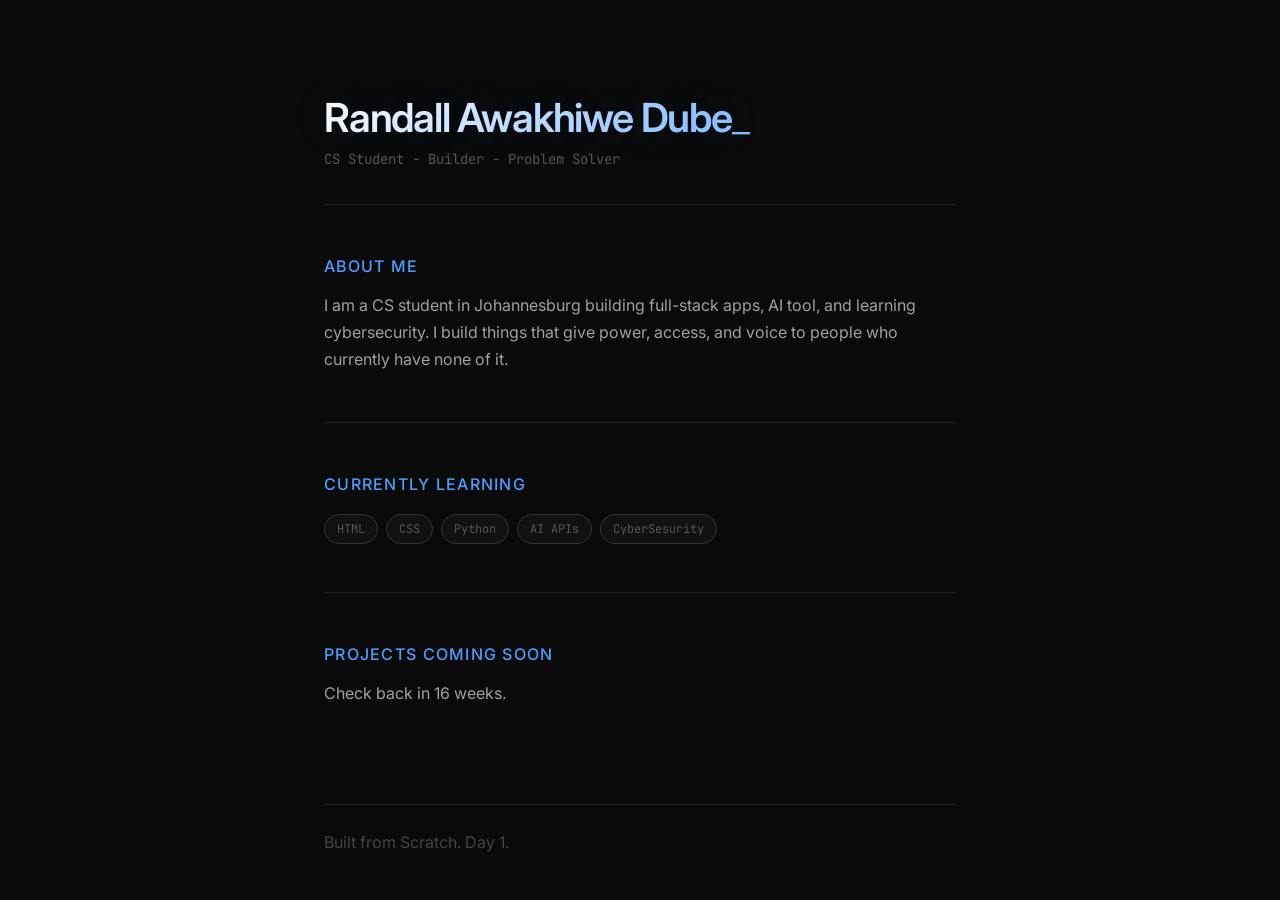
==== index.html @ 54a2dbda "Initial commit" ====
<!DOCTYPE html>
<html lang="en">
    <head>
        <meta charset="UTF-8">
        <meta name="viewport" content="width=device-width, initial-scale=1.0">
        <title>
            RAD-Developer
        </title>
        <link rel="stylesheet" href="style.css">
    </head>

<body>

    <header>
        <h1>Randall Awakhiwe Dube<span class="cursor">_</span></h1>
        <p class="tagline">CS Student - Builder - Problem Solver</p>
    </header>
    <main>
        <section class="about">
           <h2>About Me</h2>
           <p>
            I am a CS student in Johannesburg building full-stack apps, AI tool, and learning cybersecurity. I build things that give power, access, and voice to people who currently have none of it.
           </p>
        </section>
        <section>
            <h2>Currently Learning</h2>
            <div class="tags">
                
                <span class="tag">HTML</span>
                <span class="tag">CSS</span>
                <span class="tag">Python</span>
                <span class="tag">AI APIs</span>
                <span class="tag">CyberSesurity</span>

            </div>
        </section>
        <section class="projects">
            <h2>Projects coming soon</h2>
            <p class="project-msg">Check back in 16 weeks.
            </p>        
        </section>    
    </main>
    <footer>
        <p>Built from Scratch. Day 1.</p>
    </footer>
     <script src="script.js"></script>
</body>
</html>
---- style.css ----
@import url('https://fonts.googleapis.com/css2?family=Inter:wght@400;500;600&family=JetBrains+Mono:wght@400;500&display=swap');
*,*::before,*::after{
    margin: 0;
    padding: 0;
    box-sizing: border-box;
}
body {
    font-family: 'Inter', sans-serif;
    font-size: var(--text-base);
    background: var(--bg-base);
    color: var(--text-secondary);
    line-height: 1.7;
    max-width: 680px;
    margin: 0 auto;
    padding: var(--space-8) var(--space-6);
}
@media (max-width: 600px) {
    body {
        padding: var(--space-6) var(--space-4);
    }
}
:root {
  --bg-base:      #0a0a0a;
  --bg-surface:   #111111;
  --bg-hover:     #1a1a1a;
  --text-primary:   #f0f0f0;
  --text-secondary: #a0a0a0;
  --text-muted:     #555555;
  --accent:       #4a9eff;
  --accent-dim:   #1a3a6a;
  --border:       #1e1e1e;
  --border-hover: #333333;
}

body       { background: var(--bg-base); color: var(--text-secondary); }
h1, h2, h3 { color: var(--text-primary); }
a          { color: var(--accent); text-decoration: none; }
a:hover    { text-decoration: underline; }
code, .code-tag {
    font-family: 'JetBrains Mono', monospace;
}
:root {
    --text-xs: 0.75rem;
    --text-sm: 0.875rem;
    --text-base: 1rem;
    --text-lg: 1.125rem;
    --text-xl: 1.25rem;
    --text-2x1: 1.5rem;
    --text-4x1: 2.25rem;
}
h1 { font-size: var(--text-4xl); }
h2 { font-size: var(--text-xl); }
p  { font-size: var(--text-base); }

:root {
  --space-1:  0.25rem;
  --space-2:  0.5rem;
  --space-3:  0.75rem;
  --space-4:  1rem;
  --space-6:  1.5rem;
  --space-8:  2rem;
  --space-12: 3rem;
  --space-16: 4rem;
}
:root {
  --bg-base:      #0a0a0a;
  --bg-surface:   #111111;
  --bg-hover:     #1a1a1a;
  --text-primary:   #f0f0f0;
  --text-secondary: #a0a0a0;
  --text-muted:     #555555;
  --accent:       #4a9eff;
  --accent-dim:   #1a3a6a;
  --border:       #1e1e1e;
  --border-hover: #333333;
}

body       { background: var(--bg-base); color: var(--text-secondary); }
h1, h2, h3 { color: var(--text-primary); }
a          { color: var(--accent); text-decoration: none; }
a:hover    { text-decoration: underline; }


header {
    padding: var(--space-16) 0 var(--space-8);
    border-bottom: 1px solid var(--border);
    margin-bottom: var(--space-12);
}

h1 {
    font-size: var(--text-4xl);
    line-height: 1.1;
    font-size: 2.5rem;
    color: var(--text-primary);
    text-shadow: 0 0 40px rgba(74,158,255,0.15);
    letter-spacing: -0.03em;
    background: linear-gradient(135deg,#ffffff 0%,var(--accent) 100%);
    -webkit-text-fill-color: transparent;
    background-clip: text;
    font-weight: 600;
}
.tagline {
    color:var(--text-muted);
    font-size: var(--text-sm);
    margin-top: var(--space-2);
    font-family: 'JetBrains Mono',monospace;
}

h2 {
    font-size: 1rem;
    color: #4a9eff;
    text-transform: uppercase;
    letter-spacing: 0.08em;
    margin-bottom: .75rem;
    font-weight: 500;
}
section {
    margin-bottom: var(--space-12);
    padding-bottom: var(--space-12);
    border-bottom: 1px solid #1e1e1e;

}

section:last-child{
    border-bottom: none;
}


.tags{
    display: flex;
    flex-wrap: wrap;
    gap: .5rem;
    margin-top: var(--space-4);
}
.tag{
    font-family: 'JetBrains Mono', monospace;
    font-size: var(--text-xs);
    padding: .25rem .75rem;
    border-radius: 20px;
    border: 1px solid var(--border-hover);
    color: var(--text-muted);
    background: var(--bg-surface);
    transition: border-color .2s, color .2s;

}
.tag:hover{
    border-color: var(--accent);
    color: var(--text-primary);
    transform: translateX(4px);
}

footer {
    border-top: 1px solid #222;
    padding-top: 1.5rem;
    color: #444;
    font-size: .85rem;
}
@keyframes fadeUp {
    from {
        opacity: 0;
        transform: translateY(16px);
    }
    to {
        opacity: 1;
        transform: translateY(0);
    }
}
main {
    animation: fadeUp 0.5s ease forwards;
}
header {
    animation: fadeUp 0.4s ease forwards;
}
a, button, .tag {
    transition: color .2s ease,
                background .2s ease,
                border-color .2s ease, 
                transform .2s ease;
                
}
@keyframes blink {
    0%, 100% {opacity: 1;}
    50%      {opacity: 0;}
}
.cursor {
    color: var(--accent);
    animation: blink 1s step-end infinite;
    font-weight: 300;
}
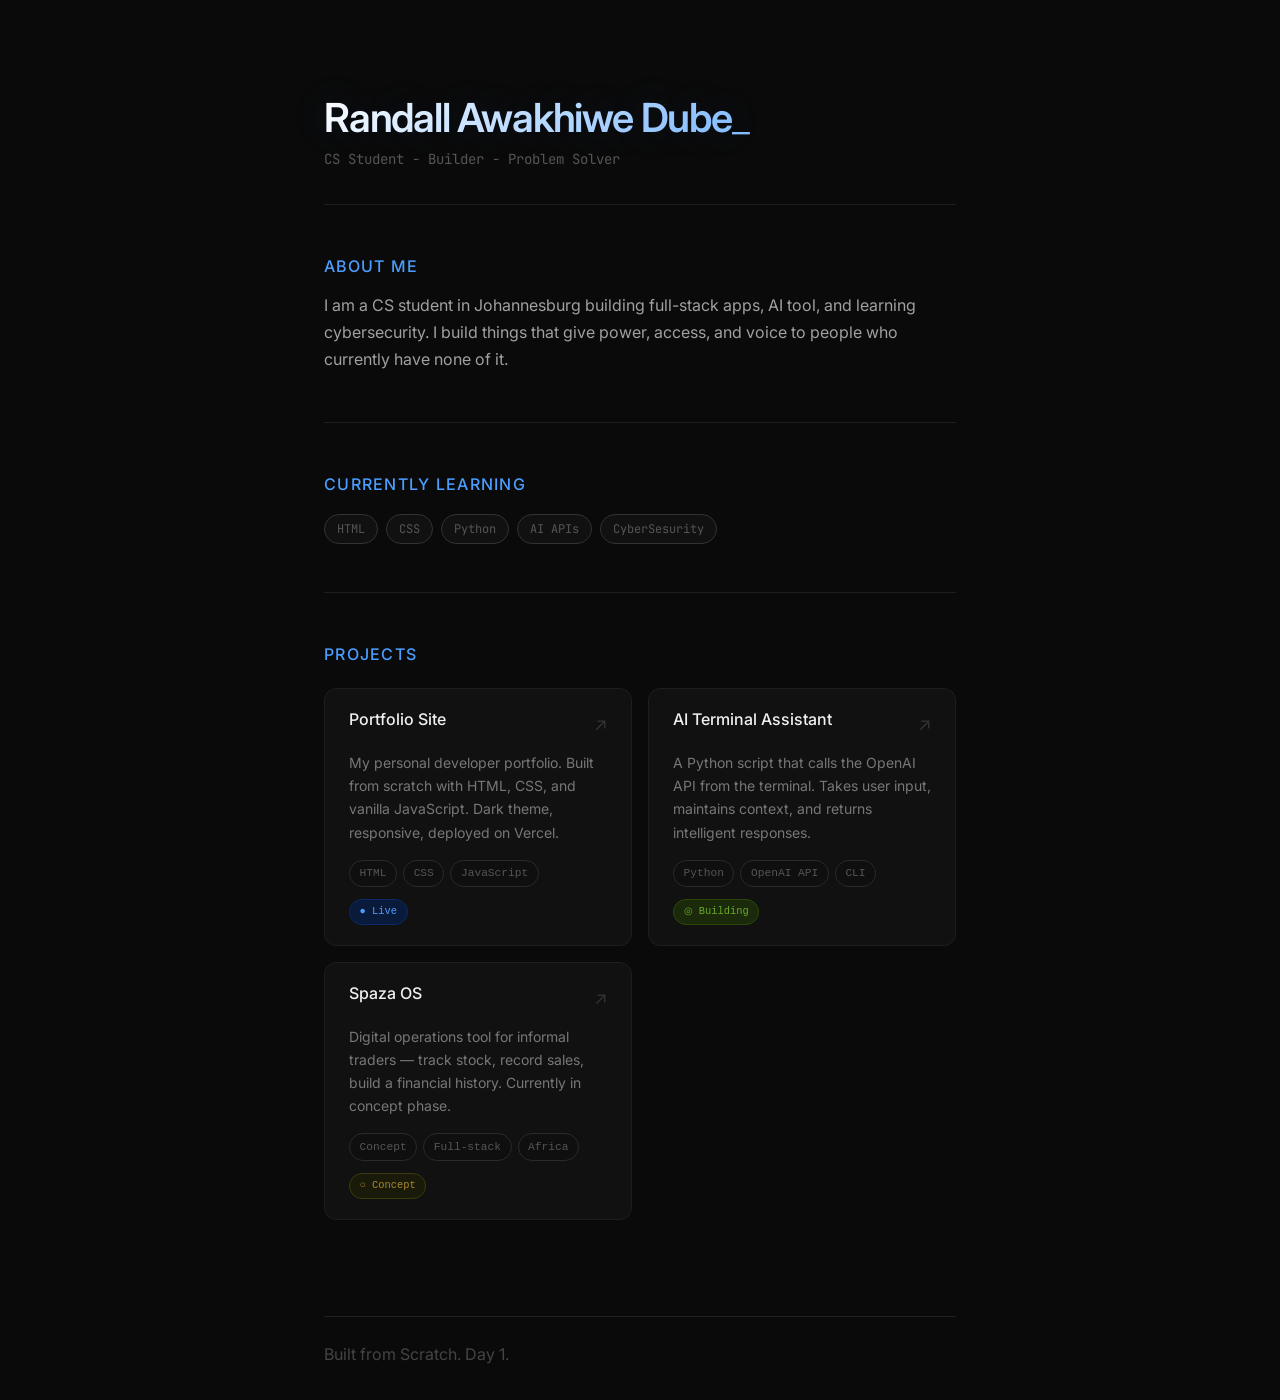
==== commit d6e046d9: "Updated" ====
--- a/index.html
+++ b/index.html
@@ -35,8 +35,10 @@
             </div>
         </section>
         <section class="projects">
-            <h2>Projects coming soon</h2>
-            <p class="project-msg">Check back in 16 weeks.
+            <h2>Projects</h2>
+            <div class = "projects-grid" id="projects-grid">
+                
+            </div>
             </p>        
         </section>    
     </main>
--- a/style.css
+++ b/style.css
@@ -186,4 +186,144 @@
     color: var(--accent);
     animation: blink 1s step-end infinite;
     font-weight: 300;
-}+}
+.projects-grid{
+    display: grid;
+    grid-template-columns: repeat(auto-fill,min max(280px,1fr));
+    gap: 1rem;
+    margin-top: 1.25rem;
+}
+.projects-card{
+    background: #111111;
+    border: 1px solid #1e1e1e;
+    border-radius: 12px;
+    padding: 1.25rem 1.5rem;
+    display: flex;
+    flex-direction: column;
+    gap: .75rem;
+    transition: border-color .2s ease, transform .2s ease;
+    text-decoration: none;
+    color: inherit;
+}
+.projects-card:hover {
+    display: flex;
+    align-items: flex-start;
+    justify-content: space-between;
+    gap: .75rem;
+}
+.card-title {
+    font-size: 1.1rem;
+    color: #f0f0f0;
+    font-weight: 500;
+    line-height: 1.3;
+}
+.card-arrow {
+    font-size: 1.1rem;
+    color: #333;
+    flex-shrink: 0;
+    transition: color .2s, transform .2s;
+}
+.projects-card:hover .card-arrow {
+    color: var(--accent);
+    transform: translate(2px,-2px);
+}
+
+.card-desc {
+    font-size: .875rem;
+    color: #777;
+    line-height: 1.65;
+    flex: 1;
+}
+
+.card-tags {
+  display: flex;
+  flex-wrap: wrap;
+  gap: .375rem;
+  margin-top: .25rem;
+}
+
+.card-tag {
+  font-size: .7rem;
+  font-family: 'JetBrains Mono', monospace;
+  padding: .2rem .6rem;
+  border-radius: 20px;
+  border: 1px solid #2a2a2a;
+  color: #555;
+  background: #0f0f0f;
+}
+
+/* Status badge */
+.card-status {
+  font-size: .65rem;
+  font-family: 'JetBrains Mono', monospace;
+  padding: .2rem .6rem;
+  border-radius: 20px;
+  align-self: flex-start;
+}
+
+.status-building {
+  background: #1a2a0a;
+  color: #6aaa2a;
+  border: 1px solid #2a4a0a;
+}
+
+.status-live {
+  background: #0a1a3a;
+  color: #4a9eff;
+  border: 1px solid #0a2a6a;
+}
+
+.status-concept {
+  background: #1a1a0a;
+  color: #aa8a2a;
+  border: 1px solid #3a3a0a;
+}
+.projects-grid {
+  display: grid;
+  grid-template-columns: repeat(auto-fill, minmax(280px, 1fr));
+  gap: 1rem;
+  margin-top: 1.25rem;
+}
+
+.project-card {
+  background: #111111;
+  border: 1px solid #1e1e1e;
+  border-radius: 12px;
+  padding: 1.25rem 1.5rem;
+  display: flex;
+  flex-direction: column;
+  gap: .75rem;
+  transition: border-color .2s ease, transform .2s ease;
+  text-decoration: none;
+  color: inherit;
+}
+
+.project-card:hover {
+  border-color: #4a9eff;
+  transform: translateY(-2px);
+}
+
+.card-header {
+  display: flex;
+  align-items: flex-start;
+  justify-content: space-between;
+  gap: .75rem;
+}
+
+.card-title { font-size: 1rem; font-weight: 500; color: #f0f0f0; }
+
+.card-arrow { font-size: 1.1rem; color: #333; flex-shrink: 0; transition: color .2s, transform .2s; }
+
+.project-card:hover .card-arrow { color: #4a9eff; transform: translate(2px, -2px); }
+
+.card-desc { font-size: .875rem; color: #777; line-height: 1.65; flex: 1; }
+
+.card-tags { display: flex; flex-wrap: wrap; gap: .375rem; margin-top: .25rem; }
+
+.card-tag { font-size: .7rem; font-family: monospace; padding: .2rem .6rem; border-radius: 20px; border: 1px solid #2a2a2a; color: #555; background: #0f0f0f; }
+
+.card-status { font-size: .65rem; font-family: monospace; padding: .2rem .6rem; border-radius: 20px; align-self: flex-start; }
+
+.status-building { background: #1a2a0a; color: #6aaa2a; border: 1px solid #2a4a0a; }
+.status-live { background: #0a1a3a; color: #4a9eff; border: 1px solid #0a2a6a; }
+.status-concept { background: #1a1a0a; color: #aa8a2a; border: 1px solid #3a3a0a; }
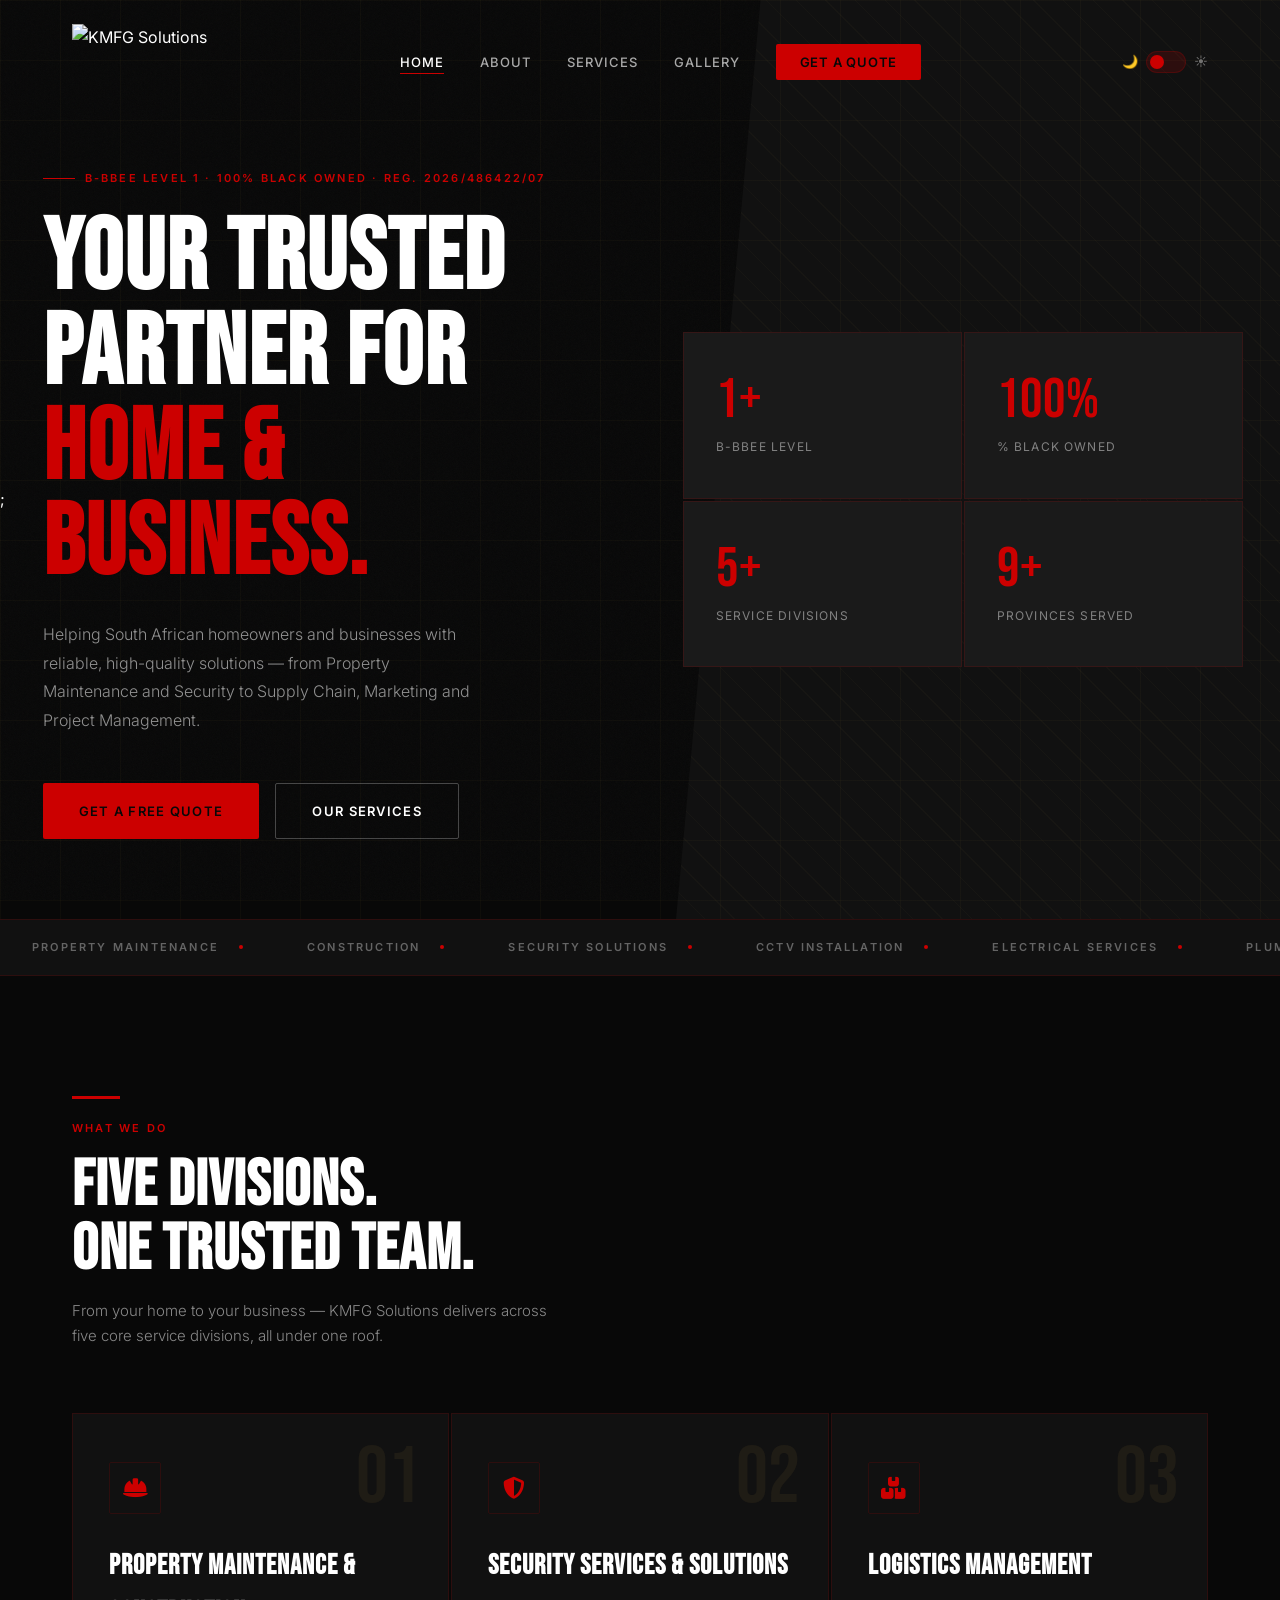
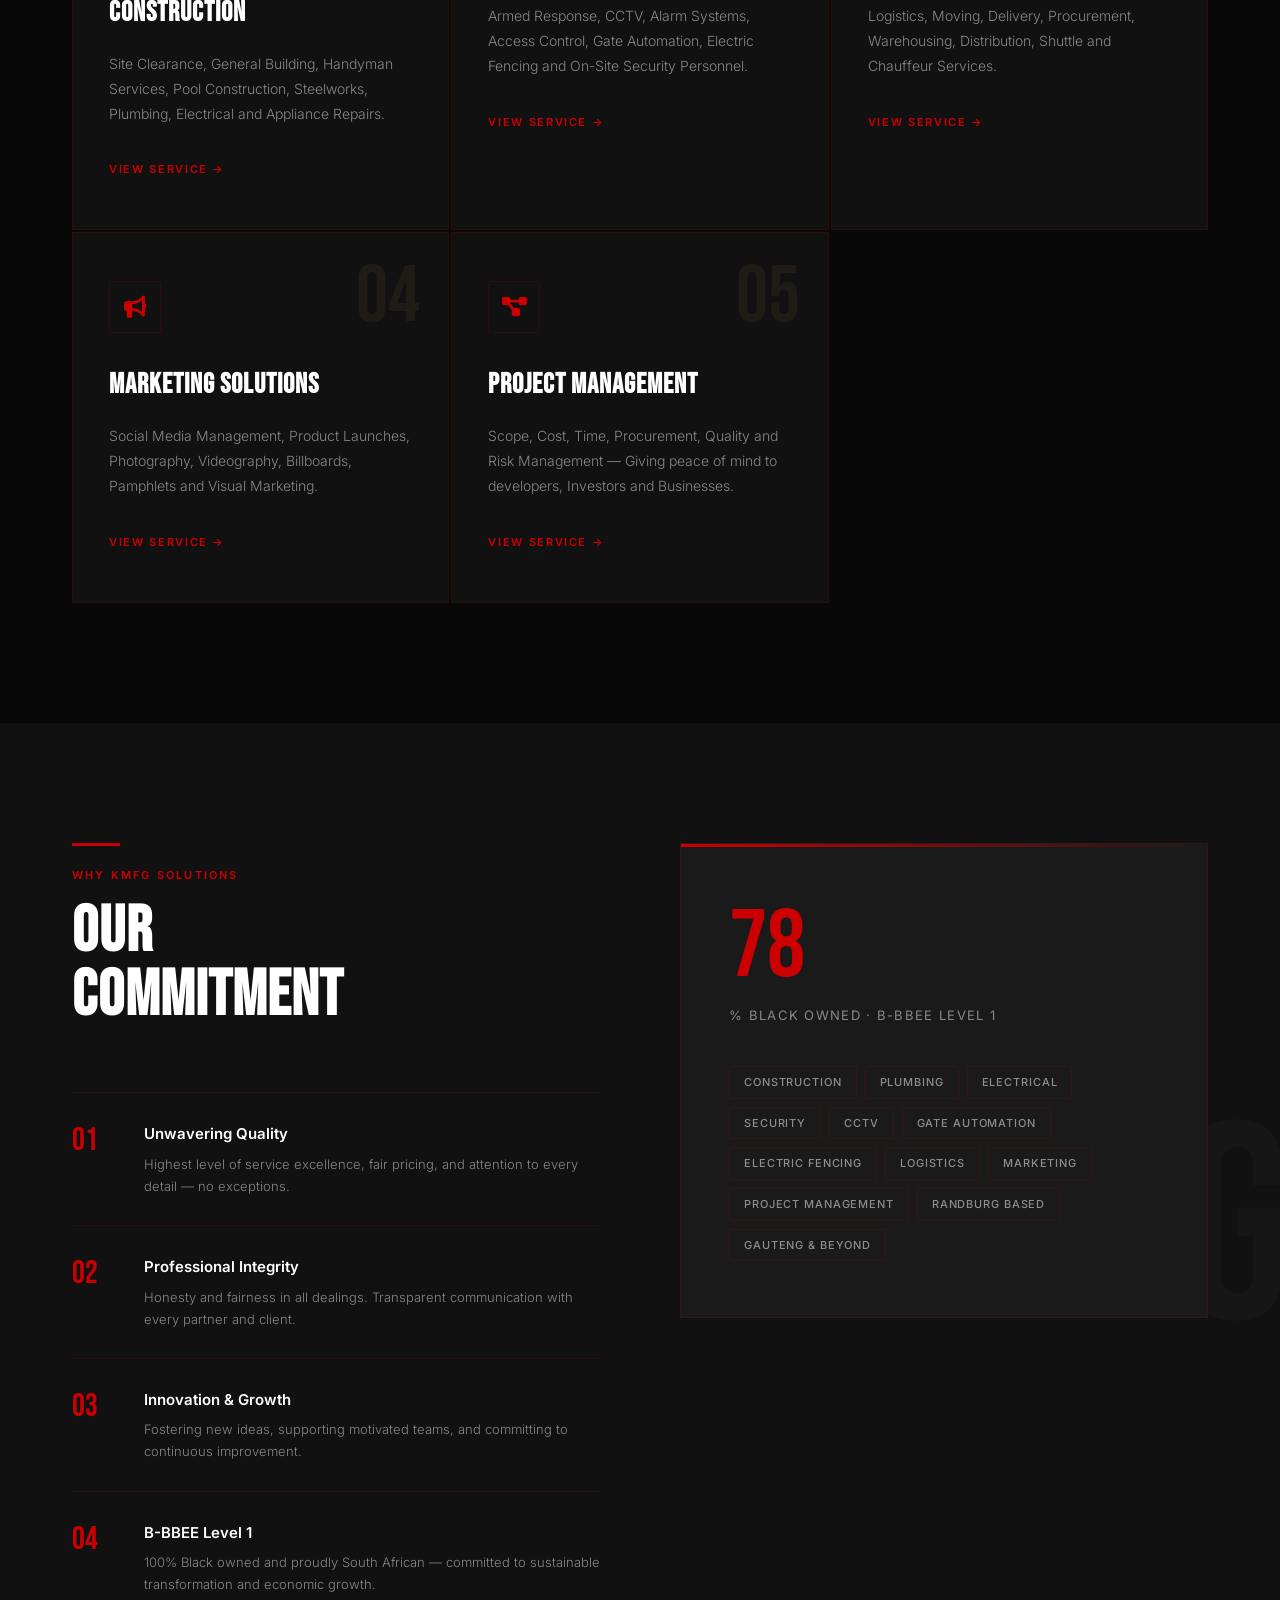
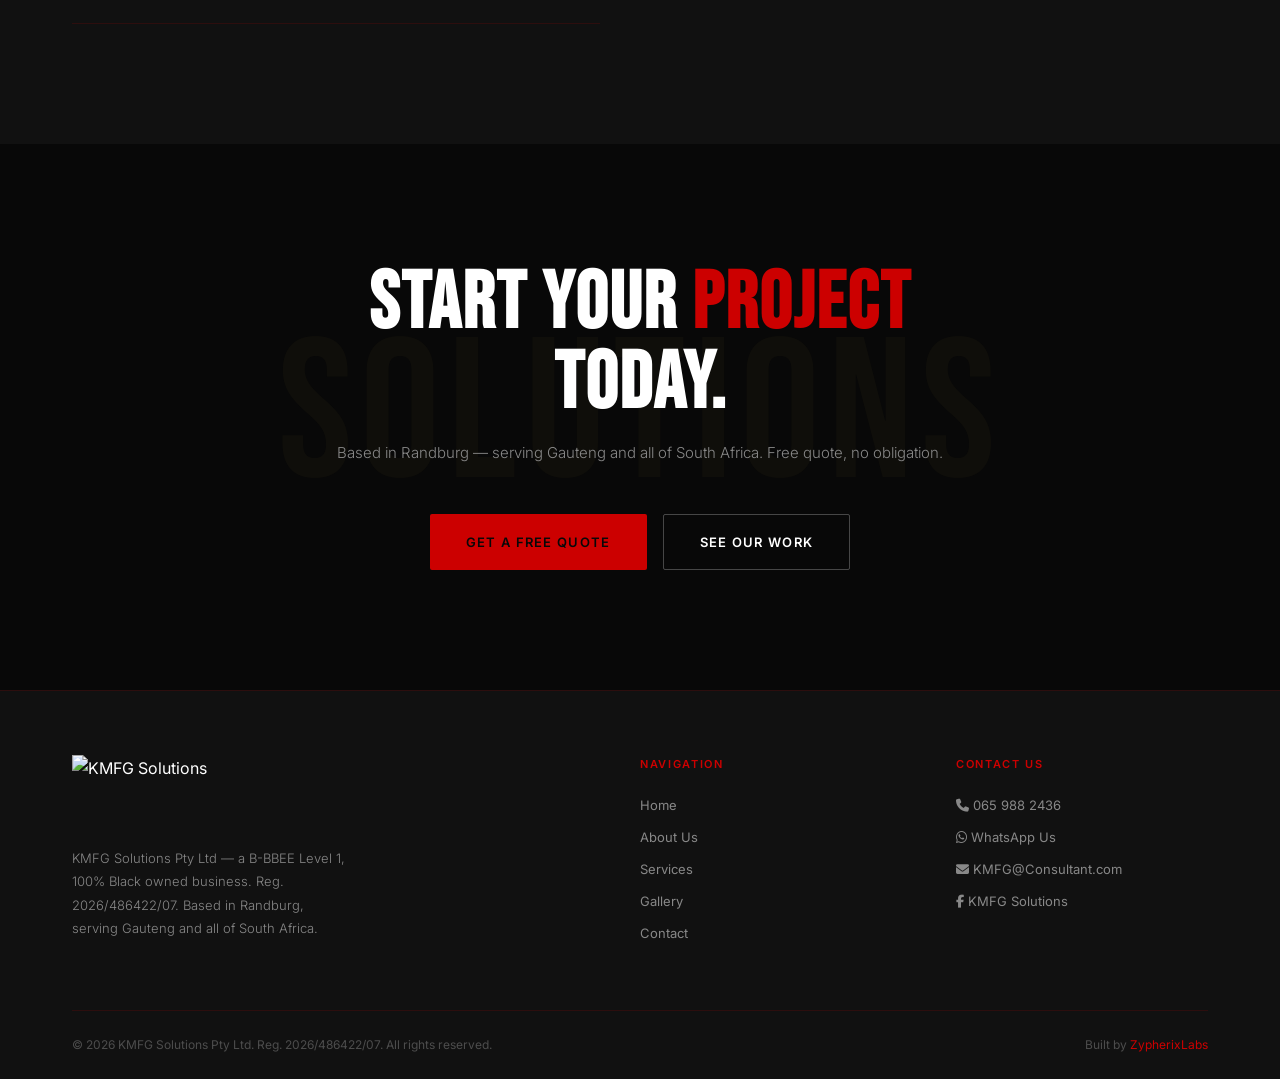
==== commit 297fa338: "Add files via upload" ====
--- a/index.html
+++ b/index.html
@@ -1,50 +1,270 @@
 <!DOCTYPE html>
 <html lang="en">
-    <head>
-        <meta charset="UTF-8">
-        <meta name="viewport" content="width=device-width, initial-scale=1.0">
-        <title>
-            RAD-Developer
-        </title>
-        <link rel="stylesheet" href="style.css">
-    </head>
-
+<head>
+  <meta charset="UTF-8" />
+  <meta name="viewport" content="width=device-width, initial-scale=1.0" />
+  <title>KMFG Solutions | Your Trusted Partner for Home & Business Solutions</title>
+  <meta name="description" content="KMFG Solutions — a B-BBEE Level 1, 100% Black owned business delivering property maintenance, security, supply chain, marketing and project management across South Africa." />
+  <link rel="icon" type="image/svg+xml" href="assets/icons/favicon.svg" />
+  <link rel="preconnect" href="https://fonts.googleapis.com" />
+  <link rel="preconnect" href="https://fonts.gstatic.com" crossorigin />
+  <link href="https://fonts.googleapis.com/css2?family=Bebas+Neue&family=Inter:wght@300;400;500;600&display=swap" rel="stylesheet" />
+  <link rel="stylesheet" href="css/styles.css" />
+  <link rel="stylesheet" href="css/nav.css" />
+  <link rel="stylesheet" href="logo-theme.css" />
+  <link rel="stylesheet" href="https://cdnjs.cloudflare.com/ajax/libs/font-awesome/6.5.0/css/all.min.css" />
+</head>
 <body>
 
-    <header>
-        <h1>Randall Awakhiwe Dube<span class="cursor">_</span></h1>
-        <p class="tagline">CS Student - Builder - Problem Solver</p>
-    </header>
-    <main>
-        <section class="about">
-           <h2>About Me</h2>
-           <p>
-            I am a CS student in Johannesburg building full-stack apps, AI tool, and learning cybersecurity. I build things that give power, access, and voice to people who currently have none of it.
-           </p>
-        </section>
-        <section>
-            <h2>Currently Learning</h2>
-            <div class="tags">
-                
-                <span class="tag">HTML</span>
-                <span class="tag">CSS</span>
-                <span class="tag">Python</span>
-                <span class="tag">AI APIs</span>
-                <span class="tag">CyberSesurity</span>
-
-            </div>
-        </section>
-        <section class="projects">
-            <h2>Projects</h2>
-            <div class = "projects-grid" id="projects-grid">
-                
-            </div>
-            </p>        
-        </section>    
-    </main>
-    <footer>
-        <p>Built from Scratch. Day 1.</p>
-    </footer>
-     <script src="script.js"></script>
+  <!-- NAV -->
+  <nav class="nav" id="nav">
+    <div class="container nav-inner">
+      <a href="index.html" class="logo-link">
+        <img src="assets/images/logo.png" alt="KMFG Solutions" class="logo-img">
+      </a>
+      <ul class="nav-links" id="navLinks">
+        <li><a href="index.html" class="active">Home</a></li>
+        <li><a href="about.html">About</a></li>
+        <li><a href="services.html">Services</a></li>
+        <li><a href="gallery.html">Gallery</a></li>
+        <li><a href="contact.html" class="nav-cta">Get a Quote</a></li>
+      </ul>
+      <button class="hamburger" id="hamburger" aria-label="Toggle menu">
+        <span></span><span></span><span></span>
+      </button>
+    </div>
+  </nav>
+
+  <!-- HERO -->
+  <section class="hero">
+    <div class="hero-diagonal"></div>;
+    <div class="container hero-inner">
+      <div class="hero-content">
+        <p class="hero-tag">B-BBEE Level 1 · 100% Black Owned · Reg. 2026/486422/07</p>
+        <h1>YOUR TRUSTED<br>PARTNER FOR<br><em>HOME & BUSINESS.</em></h1>
+        <p class="hero-sub">Helping South African homeowners and businesses with reliable, high-quality solutions — from Property Maintenance and Security to Supply Chain, Marketing and Project Management.</p>
+        <div class="hero-btns">
+          <a href="contact.html" class="btn btn-gold">Get a Free Quote</a>
+          <a href="services.html" class="btn btn-ghost">Our Services</a>
+        </div>
+      </div>
+      <div class="hero-stats reveal delay-2">
+        <div class="stats-grid">
+          <div class="stat-box">
+            <div class="stat-num" data-count="1">0</div>
+            <div class="stat-label">B-BBEE Level</div>
+          </div>
+          <div class="stat-box">
+            <div class="stat-num" data-count="100">0</div>
+            <div class="stat-label">% Black Owned</div>
+          </div>
+          <div class="stat-box">
+            <div class="stat-num" data-count="5">0</div>
+            <div class="stat-label">Service Divisions</div>
+          </div>
+          <div class="stat-box">
+            <div class="stat-num" data-count="9">0</div>
+            <div class="stat-label">Provinces Served</div>
+          </div>
+        </div>
+      </div>
+    </div>
+  </section>
+
+  <!-- MARQUEE -->
+  <div class="marquee-section">
+    <div class="marquee-track">
+      <span class="marquee-item">Property Maintenance <span class="marquee-dot"></span></span>
+      <span class="marquee-item">Construction <span class="marquee-dot"></span></span>
+      <span class="marquee-item">Security Solutions <span class="marquee-dot"></span></span>
+      <span class="marquee-item">CCTV Installation <span class="marquee-dot"></span></span>
+      <span class="marquee-item">Electrical Services <span class="marquee-dot"></span></span>
+      <span class="marquee-item">Plumbing <span class="marquee-dot"></span></span>
+      <span class="marquee-item">Logistics<span class="marquee-dot"></span></span>
+      <span class="marquee-item">Project Management <span class="marquee-dot"></span></span>
+      <span class="marquee-item">Marketing Solutions <span class="marquee-dot"></span></span>
+      <span class="marquee-item">Gate Automation <span class="marquee-dot"></span></span>
+      <span class="marquee-item">Electric Fencing <span class="marquee-dot"></span></span>
+      <span class="marquee-item">B-BBEE Level 1 <span class="marquee-dot"></span></span>
+      <span class="marquee-item">Property Maintenance <span class="marquee-dot"></span></span>
+      <span class="marquee-item">Construction <span class="marquee-dot"></span></span>
+      <span class="marquee-item">Security Solutions <span class="marquee-dot"></span></span>
+      <span class="marquee-item">CCTV Installation <span class="marquee-dot"></span></span>
+      <span class="marquee-item">Electrical Services <span class="marquee-dot"></span></span>
+      <span class="marquee-item">Plumbing <span class="marquee-dot"></span></span>
+      <span class="marquee-item">Supply Chain <span class="marquee-dot"></span></span>
+      <span class="marquee-item">Project Management <span class="marquee-dot"></span></span>
+      <span class="marquee-item">Marketing Solutions <span class="marquee-dot"></span></span>
+      <span class="marquee-item">Gate Automation <span class="marquee-dot"></span></span>
+      <span class="marquee-item">Electric Fencing <span class="marquee-dot"></span></span>
+      <span class="marquee-item">B-BBEE Level 1 <span class="marquee-dot"></span></span>
+    </div>
+  </div>
+
+  <!-- SERVICES SNAPSHOT -->
+  <section class="services">
+    <div class="container">
+      <div class="section-head reveal">
+        <div class="gold-line"></div>
+        <p class="section-label">What We Do</p>
+        <h2 class="section-title">FIVE DIVISIONS.<br>ONE TRUSTED TEAM.</h2>
+        <p class="section-body">From your home to your business — KMFG Solutions delivers across five core service divisions, all under one roof.</p>
+      </div>
+      <div class="services-grid">
+        <div class="svc-card reveal delay-1">
+          <div class="svc-num">01</div>
+          <div class="svc-icon"><i class="fa-solid fa-helmet-safety"></i></div>
+          <h3>PROPERTY MAINTENANCE & CONSTRUCTION</h3>
+          <p>Site Clearance, General Building, Handyman Services, Pool Construction, Steelworks, Plumbing, Electrical and Appliance Repairs.</p>
+          <a href="services.html" class="svc-link">View Service →</a>
+        </div>
+        <div class="svc-card reveal delay-2">
+          <div class="svc-num">02</div>
+          <div class="svc-icon"><i class="fa-solid fa-shield-halved"></i></div>
+          <h3>SECURITY SERVICES & SOLUTIONS</h3>
+          <p>Armed Response, CCTV, Alarm Systems, Access Control, Gate Automation, Electric Fencing and On-Site Security Personnel.</p>
+          <a href="services.html" class="svc-link">View Service →</a>
+        </div>
+        <div class="svc-card reveal delay-3">
+          <div class="svc-num">03</div>
+         <div class="svc-icon"><i class="fa-solid fa-boxes-stacked"></i></div>
+          <h3>LOGISTICS MANAGEMENT</h3>
+          <p>Logistics, Moving, Delivery, Procurement, Warehousing, Distribution, Shuttle and Chauffeur Services.</p>
+          <a href="services.html" class="svc-link">View Service →</a>
+        </div>
+        <div class="svc-card reveal delay-2">
+          <div class="svc-num">04</div>
+         <div class="svc-icon"><i class="fa-solid fa-bullhorn"></i></div>
+          <h3>MARKETING SOLUTIONS</h3>
+          <p>Social Media Management, Product Launches, Photography, Videography, Billboards, Pamphlets and Visual Marketing.</p>
+          <a href="services.html" class="svc-link">View Service →</a>
+        </div>
+        <div class="svc-card reveal delay-3">
+          <div class="svc-num">05</div>
+          <div class="svc-icon"><i class="fa-solid fa-diagram-project"></i></div>
+          <h3>PROJECT MANAGEMENT</h3>
+          <p>Scope, Cost, Time, Procurement, Quality and Risk Management — Giving peace of mind to developers, Investors and Businesses.</p>
+          <a href="services.html" class="svc-link">View Service →</a>
+        </div>
+      </div>
+    </div>
+  </section>
+
+  <!-- WHY KMFG -->
+  <section class="why">
+    <div class="container why-inner">
+      <div>
+        <div class="section-head reveal">
+          <div class="gold-line"></div>
+          <p class="section-label">Why KMFG Solutions</p>
+          <h2 class="section-title">OUR<br>COMMITMENT</h2>
+        </div>
+        <div class="why-list">
+          <div class="why-item reveal delay-1">
+            <div class="why-idx">01</div>
+            <div>
+              <h4>Unwavering Quality</h4>
+              <p>Highest level of service excellence, fair pricing, and attention to every detail — no exceptions.</p>
+            </div>
+          </div>
+          <div class="why-item reveal delay-2">
+            <div class="why-idx">02</div>
+            <div>
+              <h4>Professional Integrity</h4>
+              <p>Honesty and fairness in all dealings. Transparent communication with every partner and client.</p>
+            </div>
+          </div>
+          <div class="why-item reveal delay-3">
+            <div class="why-idx">03</div>
+            <div>
+              <h4>Innovation & Growth</h4>
+              <p>Fostering new ideas, supporting motivated teams, and committing to continuous improvement.</p>
+            </div>
+          </div>
+          <div class="why-item reveal delay-4">
+            <div class="why-idx">04</div>
+            <div>
+              <h4>B-BBEE Level 1</h4>
+              <p>100% Black owned and proudly South African — committed to sustainable transformation and economic growth.</p>
+            </div>
+          </div>
+        </div>
+      </div>
+      <div class="why-visual reveal-left delay-2">
+        <div class="why-box">
+          <div class="why-big-num" data-count="100">0</div>
+          <div class="why-big-label">% Black Owned · B-BBEE Level 1</div>
+          <div class="why-tags">
+            <span class="tag">Construction</span>
+            <span class="tag">Plumbing</span>
+            <span class="tag">Electrical</span>
+            <span class="tag">Security</span>
+            <span class="tag">CCTV</span>
+            <span class="tag">Gate Automation</span>
+            <span class="tag">Electric Fencing</span>
+            <span class="tag">Logistics</span>
+            <span class="tag">Marketing</span>
+            <span class="tag">Project Management</span>
+            <span class="tag">Randburg Based</span>
+            <span class="tag">Gauteng & Beyond</span>
+          </div>
+        </div>
+      </div>
+    </div>
+  </section>
+
+  <!-- CTA -->
+  <section class="cta-section">
+    <div class="cta-bg-text">SOLUTIONS</div>
+    <div class="container">
+      <div class="cta-inner reveal">
+        <h2>START YOUR <span>PROJECT</span><br>TODAY.</h2>
+        <p>Based in Randburg — serving Gauteng and all of South Africa. Free quote, no obligation.</p>
+        <div class="cta-btns">
+          <a href="contact.html" class="btn btn-gold">Get a Free Quote</a>
+          <a href="gallery.html" class="btn btn-ghost">See Our Work</a>
+        </div>
+      </div>
+    </div>
+  </section>
+
+  <!-- FOOTER -->
+  <footer class="footer">
+    <div class="container">
+      <div class="footer-inner">
+        <div class="footer-brand">
+          <a href="index.html" class="logo-link">
+            <img src="assets/images/logo.png" alt="KMFG Solutions" class="logo-img logo-img-footer">
+          </a>
+          <p>KMFG Solutions Pty Ltd — a B-BBEE Level 1, 100% Black owned business. Reg. 2026/486422/07. Based in Randburg, serving Gauteng and all of South Africa.</p>
+        </div>
+        <div class="footer-col">
+          <h5>Navigation</h5>
+          <a href="index.html">Home</a>
+          <a href="about.html">About Us</a>
+          <a href="services.html">Services</a>
+          <a href="gallery.html">Gallery</a>
+          <a href="contact.html">Contact</a>
+        </div>
+        <div class="footer-col">
+          <h5>Contact Us</h5>
+          <a href="tel:0659882436"><i class="fa-solid fa-phone"></i> 065 988 2436</a>
+          <a href="https://wa.me/27659882436" target="_blank"><i class="fa-brands fa-whatsapp"></i> WhatsApp Us</a>
+          <a href="mailto:khulumlambofamilygroup@gmail.com"><i class="fa-solid fa-envelope"></i> KMFG@Consultant.com</a>
+          <a href="https://www.facebook.com/share/18n5E9DChx/" target="_blank"><i class="fa-brands fa-facebook-f"></i> KMFG Solutions</a>
+        </div>
+      </div>
+      <div class="footer-bottom">
+        <p>&copy; 2026 KMFG Solutions Pty Ltd. Reg. 2026/486422/07. All rights reserved.</p>
+        <p class="footer-credit">Built by <span>ZypherixLabs</span></p>
+      </div>
+    </div>
+  </footer>
+
+  <script src="js/main.js"></script>
+  <script src="Zypherix-lock.js"></script>
+  <script src="countdown.js"></script>
+  <script src="loader.js"></SCRIPT>
+    <script src="theme.js"></script>
 </body>
 </html>
--- a/css/styles.css
+++ b/css/styles.css
@@ -0,0 +1,1090 @@
+/* ── TOKENS ─────────────────────────────────────────── */
+/* ── DARK MODE (default) ─────────────────────────────── */
+:root {
+  --black:       #080808;
+  --black-2:     #111111;
+  --black-3:     #1A1A1A;
+  --gold:        #CC0000;
+  --gold-light:  #E53333;
+  --gold-pale:   #FFE5E5;
+  --white:       #FFFFFF;
+  --grey:        #888888;
+  --border:      rgba(204,0,0,0.15);
+  --font-display:'Bebas Neue', sans-serif;
+  --font-body:   'Inter', sans-serif;
+  --ease:        cubic-bezier(0.16,1,0.3,1);
+
+  /* Semantic tokens — dark */
+  --bg-primary:    #080808;
+  --bg-secondary:  #111111;
+  --bg-tertiary:   #1A1A1A;
+  --text-primary:  #FFFFFF;
+  --text-secondary:#888888;
+  --surface:       #111111;
+  --surface-2:     #1A1A1A;
+  --line:          rgba(204,0,0,0.15);
+}
+
+/* ── LIGHT MODE ──────────────────────────────────────── */
+body.light-mode {
+  --black:       #F5F5F5;
+  --black-2:     #EBEBEB;
+  --black-3:     #E0E0E0;
+  --white:       #0A0A0A;
+  --grey:        #555555;
+  --border:      rgba(204,0,0,0.2);
+
+  --bg-primary:    #F5F5F5;
+  --bg-secondary:  #EBEBEB;
+  --bg-tertiary:   #E0E0E0;
+  --text-primary:  #0A0A0A;
+  --text-secondary:#555555;
+  --surface:       #EBEBEB;
+  --surface-2:     #E0E0E0;
+  --line:          rgba(204,0,0,0.2);
+}
+/* ── RESET ──────────────────────────────────────────── */
+*, *::before, *::after { box-sizing: border-box; margin: 0; padding: 0; }
+html { scroll-behavior: smooth; font-size: 16px; }
+body { background: var(--black); color: var(--white); font-family: var(--font-body); line-height: 1.7; overflow-x: hidden; }
+img  { max-width: 100%; display: block; }
+a    { text-decoration: none; color: inherit; }
+ul   { list-style: none; }
+
+/* ── GRAIN OVERLAY ──────────────────────────────────── */
+body::before {
+  content: '';
+  position: fixed; inset: 0; z-index: 0; pointer-events: none;
+  opacity: 0.03;
+  background-image: url("data:image/svg+xml,%3Csvg viewBox='0 0 256 256' xmlns='http://www.w3.org/2000/svg'%3E%3Cfilter id='noise'%3E%3CfeTurbulence type='fractalNoise' baseFrequency='0.9' numOctaves='4' stitchTiles='stitch'/%3E%3C/filter%3E%3Crect width='100%25' height='100%25' filter='url(%23noise)'/%3E%3C/svg%3E");
+  background-size: 128px;
+}
+
+/* ── UTILITIES ──────────────────────────────────────── */
+.container { max-width: 1200px; margin: 0 auto; padding: 0 32px; position: relative; z-index: 1; }
+.gold      { color: var(--gold); }
+.gold-line { width: 48px; height: 3px; background: var(--gold); margin-bottom: 20px; }
+
+/* ── REVEAL ANIMATION ───────────────────────────────── */
+.reveal { opacity: 0; transform: translateY(40px); transition: opacity 0.8s var(--ease), transform 0.8s var(--ease); }
+.reveal.visible { opacity: 1; transform: translateY(0); }
+.reveal-left  { opacity: 0; transform: translateX(-40px); transition: opacity 0.8s var(--ease), transform 0.8s var(--ease); }
+.reveal-left.visible  { opacity: 1; transform: translateX(0); }
+.delay-1 { transition-delay: 0.1s; }
+.delay-2 { transition-delay: 0.2s; }
+.delay-3 { transition-delay: 0.3s; }
+.delay-4 { transition-delay: 0.4s; }
+
+/* ── HERO ───────────────────────────────────────────── */
+.hero {
+  min-height: 100vh;
+  display: flex; align-items: center;
+  position: relative; overflow: hidden;
+  padding-top: 80px;
+}
+.hero::after {
+  content: '';
+  position: absolute; inset: 0; z-index: 0; pointer-events: none;
+  background-image:
+    linear-gradient(rgba(201,168,76,0.04) 1px, transparent 1px),
+    linear-gradient(90deg, rgba(201,168,76,0.04) 1px, transparent 1px);
+  background-size: 60px 60px;
+}
+.hero-diagonal {
+  position: absolute; right: -100px; top: 0; bottom: 0;
+  width: 55%; background: var(--black-2);
+  clip-path: polygon(12% 0, 100% 0, 100% 100%, 0% 100%);
+  z-index: 0;
+}
+.hero-diagonal::before {
+  content: '';
+  position: absolute; inset: 0;
+  background: repeating-linear-gradient(
+    45deg,
+    transparent, transparent 20px,
+    rgba(201,168,76,0.03) 20px, rgba(201,168,76,0.03) 21px
+  );
+}
+.hero-inner { display: grid; grid-template-columns: 1fr 1fr; gap: 80px; align-items: center; width: 100%; padding: 80px 0; }
+.hero-content { position: relative; z-index: 1; }
+.hero-tag {
+  display: inline-flex; align-items: center; gap: 10px;
+  font-size: 11px; font-weight: 600; letter-spacing: 0.2em; text-transform: uppercase;
+  color: var(--gold); margin-bottom: 24px;
+}
+.hero-tag::before { content: ''; width: 32px; height: 1px; background: var(--gold); }
+.hero h1 {
+  font-family: var(--font-display);
+  font-size: clamp(64px, 8vw, 100px);
+  line-height: 0.95; letter-spacing: 2px;
+  color: var(--white); margin-bottom: 28px;
+}
+.hero h1 em { color: var(--gold); font-style: normal; }
+.hero-sub {
+  font-size: 16px; color: rgba(255,255,255,0.55);
+  max-width: 440px; line-height: 1.8; margin-bottom: 48px;
+  font-weight: 300;
+}
+.hero-btns { display: flex; gap: 16px; flex-wrap: wrap; }
+.btn {
+  display: inline-flex; align-items: center; gap: 8px;
+  padding: 16px 36px; font-size: 13px; font-weight: 600;
+  letter-spacing: 0.1em; text-transform: uppercase;
+  border-radius: 2px; cursor: pointer; border: none;
+  transition: all 0.3s var(--ease);
+}
+.btn-gold { background: var(--gold); color: var(--black); }
+.btn-gold:hover { background: var(--gold-light); transform: translateY(-2px); }
+.btn-ghost { background: transparent; color: var(--white); border: 1px solid rgba(255,255,255,0.25); }
+.btn-ghost:hover { border-color: var(--gold); color: var(--gold); transform: translateY(-2px); }
+.hero-stats { position: relative; z-index: 1; }
+.stats-grid { display: grid; grid-template-columns: 1fr 1fr; gap: 2px; }
+.stat-box {
+  background: var(--black-3); border: 1px solid var(--border);
+  padding: 40px 32px; position: relative; overflow: hidden;
+  transition: border-color 0.3s;
+}
+.stat-box:hover { border-color: rgba(201,168,76,0.4); }
+.stat-box::before {
+  content: ''; position: absolute; top: 0; left: 0;
+  width: 3px; height: 0; background: var(--gold);
+  transition: height 0.5s var(--ease);
+}
+.stat-box:hover::before { height: 100%; }
+.stat-num {
+  font-family: var(--font-display);
+  font-size: 56px; line-height: 1; color: var(--gold);
+  letter-spacing: 1px;
+}
+.stat-label { font-size: 12px; color: rgba(255,255,255,0.45); letter-spacing: 0.1em; text-transform: uppercase; margin-top: 8px; }
+
+/* ── MARQUEE ────────────────────────────────────────── */
+.marquee-section {
+  border-top: 1px solid var(--border);
+  border-bottom: 1px solid var(--border);
+  padding: 18px 0; overflow: hidden;
+  background: var(--black-2);
+}
+.marquee-track {
+  display: flex; white-space: nowrap;
+  animation: marquee 20s linear infinite;
+}
+.marquee-item {
+  display: inline-flex; align-items: center; gap: 20px;
+  padding: 0 32px; font-size: 11px; font-weight: 600;
+  letter-spacing: 0.2em; text-transform: uppercase;
+  color: rgba(255,255,255,0.35);
+}
+.marquee-dot { width: 4px; height: 4px; border-radius: 50%; background: var(--gold); flex-shrink: 0; }
+@keyframes marquee { from { transform: translateX(0); } to { transform: translateX(-50%); } }
+
+/* ── SERVICES ───────────────────────────────────────── */
+.services { padding: 120px 0; }
+.section-head { margin-bottom: 64px; }
+.section-label {
+  font-size: 11px; font-weight: 600; letter-spacing: 0.2em;
+  text-transform: uppercase; color: var(--gold); margin-bottom: 16px;
+}
+.section-title {
+  font-family: var(--font-display);
+  font-size: clamp(40px, 5vw, 64px);
+  line-height: 1; letter-spacing: 1px; color: var(--white);
+  margin-bottom: 16px;
+}
+.section-body { font-size: 15px; color: var(--grey); max-width: 480px; font-weight: 300; }
+.services-grid { display: grid; grid-template-columns: repeat(3, 1fr); gap: 2px; }
+.svc-card {
+  background: var(--black-2); border: 1px solid var(--border);
+  padding: 48px 36px; position: relative; overflow: hidden;
+  transition: border-color 0.4s, transform 0.4s var(--ease);
+  cursor: default;
+}
+.svc-card::before {
+  content: ''; position: absolute; bottom: 0; left: 0; right: 0;
+  height: 0; background: linear-gradient(0deg, rgba(201,168,76,0.08), transparent);
+  transition: height 0.5s var(--ease);
+}
+.svc-card:hover { border-color: rgba(201,168,76,0.4); transform: translateY(-4px); }
+.svc-card:hover::before { height: 100%; }
+.svc-num {
+  font-family: var(--font-display);
+  font-size: 80px; line-height: 1; color: rgba(201,168,76,0.08);
+  position: absolute; top: 24px; right: 28px;
+  transition: color 0.4s;
+}
+.svc-card:hover .svc-num { color: rgba(201,168,76,0.15); }
+.svc-icon {
+  width: 52px; height: 52px;
+  border: 1px solid var(--border); border-radius: 2px;
+  display: flex; align-items: center; justify-content: center;
+  margin-bottom: 28px; font-size: 22px;
+  transition: border-color 0.3s, background 0.3s;
+}
+.svc-card:hover .svc-icon { border-color: var(--gold); background: rgba(201,168,76,0.08); }
+.svc-card h3 {
+  font-family: var(--font-display);
+  font-size: 28px; letter-spacing: 1px; color: var(--white);
+  margin-bottom: 14px;
+}
+.svc-card p { font-size: 14px; color: var(--grey); line-height: 1.8; margin-bottom: 28px; font-weight: 300; }
+.svc-link {
+  font-size: 11px; font-weight: 600; letter-spacing: 0.15em;
+  text-transform: uppercase; color: var(--gold);
+  display: inline-flex; align-items: center; gap: 8px;
+  transition: gap 0.3s;
+}
+.svc-link:hover { gap: 14px; }
+
+/* ── WHY KM FG ──────────────────────────────────────── */
+.why { padding: 120px 0; background: var(--black-2); position: relative; overflow: hidden; }
+.why::before {
+  content: 'KMFG';
+  font-family: var(--font-display);
+  font-size: 280px; line-height: 1; letter-spacing: 10px;
+  color: rgba(255,255,255,0.02);
+  position: absolute; right: -20px; top: 50%; transform: translateY(-50%);
+  pointer-events: none; white-space: nowrap;
+}
+.why-inner { display: grid; grid-template-columns: 1fr 1fr; gap: 80px; align-items: start; }
+.why-list { display: flex; flex-direction: column; }
+.why-item {
+  display: grid; grid-template-columns: 48px 1fr;
+  gap: 24px; align-items: start;
+  padding: 28px 0; border-bottom: 1px solid var(--border);
+  transition: border-color 0.3s;
+}
+.why-item:hover { border-color: rgba(201,168,76,0.3); }
+.why-item:first-child { border-top: 1px solid var(--border); }
+.why-idx {
+  font-family: var(--font-display);
+  font-size: 32px; color: var(--gold); line-height: 1; padding-top: 4px;
+}
+.why-item h4 { font-size: 15px; font-weight: 600; color: var(--white); margin-bottom: 6px; }
+.why-item p  { font-size: 13px; color: var(--grey); line-height: 1.7; font-weight: 300; }
+.why-visual { position: relative; }
+.why-box {
+  background: var(--black-3); border: 1px solid var(--border);
+  padding: 56px 48px; position: relative; overflow: hidden;
+}
+.why-box::before {
+  content: ''; position: absolute; top: 0; left: 0;
+  width: 100%; height: 3px; background: linear-gradient(90deg, var(--gold), transparent);
+}
+.why-big-num { font-family: var(--font-display); font-size: 96px; color: var(--gold); line-height: 1; margin-bottom: 8px; }
+.why-big-label { font-size: 13px; color: var(--grey); letter-spacing: 0.1em; text-transform: uppercase; margin-bottom: 40px; }
+.why-tags { display: flex; flex-wrap: wrap; gap: 8px; }
+.tag {
+  font-size: 11px; font-weight: 500; letter-spacing: 0.08em; text-transform: uppercase;
+  padding: 6px 14px; border: 1px solid var(--border); border-radius: 1px;
+  color: rgba(255,255,255,0.5); transition: all 0.3s;
+}
+.tag:hover { border-color: var(--gold); color: var(--gold); }
+
+/* ── CTA BANNER ─────────────────────────────────────── */
+.cta-section {
+  padding: 120px 0; position: relative; overflow: hidden;
+  background: var(--black);
+}
+.cta-bg-text {
+  font-family: var(--font-display);
+  font-size: 200px; line-height: 1; letter-spacing: 8px;
+  color: rgba(201,168,76,0.04);
+  position: absolute; top: 50%; left: 50%; transform: translate(-50%, -50%);
+  white-space: nowrap; pointer-events: none;
+}
+.cta-inner { text-align: center; position: relative; z-index: 1; }
+.cta-inner h2 {
+  font-family: var(--font-display);
+  font-size: clamp(48px, 7vw, 80px); letter-spacing: 2px;
+  color: var(--white); margin-bottom: 16px; line-height: 1;
+}
+.cta-inner h2 span { color: var(--gold); }
+.cta-inner p { font-size: 15px; color: var(--grey); margin-bottom: 48px; font-weight: 300; }
+.cta-btns { display: flex; gap: 16px; justify-content: center; flex-wrap: wrap; }
+
+/* ── FOOTER ─────────────────────────────────────────── */
+.footer { background: var(--black-2); border-top: 1px solid var(--border); padding: 64px 0 0; }
+.footer-inner { display: grid; grid-template-columns: 2fr 1fr 1fr; gap: 64px; padding-bottom: 56px; }
+.footer-brand .logo { font-size: 24px; margin-bottom: 16px; display: block; }
+.footer-brand p { font-size: 13px; color: var(--grey); max-width: 280px; line-height: 1.8; font-weight: 300; }
+.footer-col h5 {
+  font-size: 11px; font-weight: 600; letter-spacing: 0.15em;
+  text-transform: uppercase; color: var(--gold); margin-bottom: 20px;
+}
+.footer-col a {
+  display: block; font-size: 13px; color: var(--grey);
+  margin-bottom: 10px; transition: color 0.3s;
+}
+.footer-col a:hover { color: var(--white); }
+.footer-bottom {
+  border-top: 1px solid var(--border);
+  padding: 24px 0; display: flex;
+  justify-content: space-between; align-items: center; flex-wrap: wrap; gap: 12px;
+}
+.footer-bottom p { font-size: 12px; color: rgba(255,255,255,0.25); }
+.footer-credit { font-size: 12px; color: rgba(255,255,255,0.2); }
+.footer-credit span { color: var(--gold); }
+
+/* ── MOBILE ─────────────────────────────────────────── */
+@media (max-width: 900px) {
+  .hero-inner { grid-template-columns: 1fr; gap: 48px; }
+  .hero-diagonal { display: none; }
+  .stats-grid { grid-template-columns: 1fr 1fr; }
+  .services-grid { grid-template-columns: 1fr; }
+  .why-inner { grid-template-columns: 1fr; }
+  .footer-inner { grid-template-columns: 1fr 1fr; }
+}
+@media (max-width: 640px) {
+  .container { padding: 0 20px; }
+  .hero-inner { padding: 60px 0; }
+  .stats-grid { grid-template-columns: 1fr; }
+  .footer-inner { grid-template-columns: 1fr; gap: 40px; }
+  .hero-btns { flex-direction: column; }
+  .cta-btns  { flex-direction: column; align-items: center; }
+}
+@media (prefers-reduced-motion: reduce) {
+  .reveal, .reveal-left { opacity: 1; transform: none; transition: none; }
+  .marquee-track { animation: none; }
+}
+/* ── FOOTER LOGO ──────────────────────────────────────── */
+.logo-img-footer { height: 80px; margin-bottom: 17px; }
+/* ── PAGE HERO (inner pages) ─────────────────────────── */
+.page-hero { padding: 160px 0 80px; border-bottom: 1px solid var(--border); }
+.page-title {
+  font-family: var(--font-display);
+  font-size: clamp(48px, 7vw, 84px);
+  line-height: 0.95; letter-spacing: 1px; color: var(--white);
+  margin: 20px 0 24px;
+}
+.page-title em { color: var(--gold); font-style: normal; }
+.page-sub { font-size: 16px; color: rgba(255,255,255,0.55); max-width: 560px; line-height: 1.8; font-weight: 300; }
+
+/* ── STORY SECTION ────────────────────────────────────── */
+.story-inner { display: grid; grid-template-columns: 1.2fr 1fr; gap: 80px; align-items: start; }
+.body-text-lg { font-size: 16px; color: var(--grey); line-height: 1.9; font-weight: 300; max-width: 540px; }
+.story-box { background: var(--black-2); border: 1px solid var(--border); padding: 48px 40px; }
+.story-box-top { width: 100%; height: 3px; background: linear-gradient(90deg, var(--gold), transparent); margin-bottom: 36px; }
+.story-stat { padding: 8px 0; }
+.story-num { font-family: var(--font-display); font-size: 64px; color: var(--gold); line-height: 1; }
+.story-label { font-size: 12px; color: var(--grey); letter-spacing: 0.1em; text-transform: uppercase; margin-top: 6px; }
+.story-divider { height: 1px; background: var(--border); margin: 24px 0; }
+
+/* ── VALUES GRID ───────────────────────────────────────── */
+.values-grid { display: grid; grid-template-columns: repeat(4, 1fr); gap: 1px; background: var(--border); border: 1px solid var(--border); }
+.value-card { background: var(--black-2); padding: 36px 28px; transition: background 0.25s; }
+.value-card:hover { background: var(--black-3); }
+.value-num { font-family: var(--font-display); font-size: 13px; color: var(--gold); letter-spacing: 2px; margin-bottom: 18px; }
+.value-card h3 { font-family: var(--font-display); font-size: 22px; letter-spacing: 1px; color: var(--white); margin-bottom: 10px; }
+.value-card p { font-size: 13px; color: var(--grey); line-height: 1.8; font-weight: 300; }
+
+/* ── OFFER LIST ────────────────────────────────────────── */
+.offer-list { border-top: 1px solid var(--border); }
+.offer-row {
+  display: grid; grid-template-columns: 240px 1fr;
+  gap: 40px; padding: 36px 0;
+  border-bottom: 1px solid var(--border);
+  align-items: start;
+}
+.offer-row h4 { font-family: var(--font-display); font-size: 28px; letter-spacing: 1px; color: var(--gold); }
+.offer-row p { font-size: 14px; color: var(--grey); line-height: 1.85; font-weight: 300; max-width: 600px; }
+
+/* ── ABOUT PAGE MOBILE ───────────────────────────────────── */
+@media (max-width: 900px) {
+  .story-inner { grid-template-columns: 1fr; gap: 48px; }
+  .values-grid { grid-template-columns: 1fr 1fr; }
+  .offer-row { grid-template-columns: 1fr; gap: 12px; }
+}
+@media (max-width: 640px) {
+  .page-hero { padding: 130px 0 56px; }
+  .values-grid { grid-template-columns: 1fr; }
+}
+/* ── SERVICES PAGE ───────────────────────────────────── */
+.svc-full-row { padding: 64px 0; }
+.svc-full-head {
+  display: flex; align-items: flex-start; gap: 28px;
+  margin-bottom: 36px;
+}
+.svc-full-num {
+  font-family: var(--font-display);
+  font-size: 72px; line-height: 1; color: var(--gold);
+  opacity: 0.25; flex-shrink: 0; padding-top: 4px;
+}
+.svc-full-title {
+  font-family: var(--font-display);
+  font-size: clamp(32px, 4vw, 52px);
+  letter-spacing: 1px; line-height: 1; color: var(--white);
+  margin-bottom: 10px;
+}
+.svc-full-tag {
+  font-size: 12px; font-weight: 600; letter-spacing: 0.16em;
+  text-transform: uppercase; color: var(--gold);
+}
+.svc-full-body { padding-left: 96px; }
+.svc-full-desc {
+  font-size: 15px; color: var(--grey); line-height: 1.9;
+  font-weight: 300; max-width: 640px; margin-bottom: 32px;
+}
+.svc-features {
+  display: grid; grid-template-columns: repeat(3, 1fr);
+  gap: 10px;
+}
+.svc-feature {
+  font-size: 12px; font-weight: 500; letter-spacing: 0.06em;
+  text-transform: uppercase; color: rgba(255,255,255,0.6);
+  padding: 10px 16px; border: 1px solid var(--border);
+  transition: all 0.25s;
+}
+.svc-feature:hover { border-color: var(--gold); color: var(--gold); }
+.svc-divider { height: 1px; background: var(--border); }
+
+@media (max-width: 900px) {
+  .svc-full-body { padding-left: 0; }
+  .svc-features { grid-template-columns: 1fr 1fr; }
+}
+@media (max-width: 640px) {
+  .svc-features { grid-template-columns: 1fr; }
+  .svc-full-num { font-size: 48px; }
+}
+/* ── GALLERY PAGE ────────────────────────────────────── */
+.filter-section { padding: 40px 0 0; }
+.filter-bar {
+  display: flex; flex-wrap: wrap; gap: 8px;
+  border-bottom: 1px solid var(--border);
+  padding-bottom: 32px;
+}
+.filter-btn {
+  font-size: 11px; font-weight: 600; letter-spacing: 0.12em;
+  text-transform: uppercase; padding: 10px 20px;
+  background: transparent; color: var(--grey);
+  border: 1px solid var(--border); cursor: pointer;
+  transition: all 0.25s; font-family: var(--font-body);
+}
+.filter-btn:hover { color: var(--white); border-color: rgba(255,255,255,0.2); }
+.filter-btn.active { background: var(--gold); color: var(--black); border-color: var(--gold); }
+
+.gallery-grid {
+  display: grid;
+  grid-template-columns: repeat(3, 1fr);
+  gap: 2px;
+}
+.gallery-card { transition: opacity 0.3s; }
+.gallery-img {
+  position: relative; overflow: hidden;
+  aspect-ratio: 4/3; cursor: pointer;
+  background: var(--black-2);
+}
+.gallery-placeholder {
+  position: absolute; inset: 0;
+  display: flex; flex-direction: column;
+  align-items: center; justify-content: center; gap: 12px;
+  transition: opacity 0.3s;
+}
+.placeholder-icon { font-size: 48px; }
+.gallery-placeholder p {
+  font-size: 11px; font-weight: 600; letter-spacing: 0.12em;
+  text-transform: uppercase; color: rgba(255,255,255,0.25);
+}
+.gallery-overlay {
+  position: absolute; inset: 0;
+  background: rgba(8,8,8,0.88);
+  display: flex; align-items: flex-end;
+  padding: 28px; opacity: 0;
+  transition: opacity 0.35s;
+}
+.gallery-img:hover .gallery-overlay { opacity: 1; }
+.gallery-img:hover .gallery-placeholder { opacity: 0.2; }
+.overlay-cat {
+  font-size: 10px; font-weight: 600; letter-spacing: 0.16em;
+  text-transform: uppercase; color: var(--gold); margin-bottom: 6px;
+}
+.overlay-title { font-family: var(--font-display); font-size: 22px; letter-spacing: 1px; color: var(--white); margin-bottom: 4px; }
+.overlay-loc { font-size: 12px; color: var(--grey); margin-bottom: 16px; }
+.overlay-btn {
+  font-size: 11px; font-weight: 600; letter-spacing: 0.1em;
+  text-transform: uppercase; background: var(--gold);
+  color: var(--black); border: none; padding: 10px 20px; cursor: pointer;
+  transition: background 0.2s;
+}
+.overlay-btn:hover { background: var(--gold-light); }
+.gallery-card-foot {
+  display: flex; justify-content: space-between; align-items: center;
+  padding: 14px 16px; background: var(--black-2);
+  border: 1px solid var(--border); border-top: none;
+}
+.card-cat { font-size: 11px; font-weight: 600; letter-spacing: 0.1em; text-transform: uppercase; color: var(--gold); }
+.card-status { font-size: 11px; color: var(--grey); letter-spacing: 0.06em; }
+
+/* Skeleton shimmer */
+.skeleton::after {
+  content: '';
+  position: absolute; inset: 0;
+  background: linear-gradient(90deg, transparent 0%, rgba(255,255,255,0.03) 50%, transparent 100%);
+  background-size: 200% 100%;
+  animation: shimmer 2s infinite;
+}
+@keyframes shimmer { from { background-position: -200% 0; } to { background-position: 200% 0; } }
+
+/* Empty state */
+.gallery-empty { text-align: center; padding: 80px 0; }
+.empty-icon { font-size: 48px; margin-bottom: 16px; }
+.gallery-empty h3 { font-family: var(--font-display); font-size: 28px; color: var(--white); margin-bottom: 8px; }
+.gallery-empty p { font-size: 14px; color: var(--grey); }
+
+/* Lightbox */
+.lightbox {
+  position: fixed; inset: 0; z-index: 2000;
+  display: flex; align-items: center; justify-content: center;
+  opacity: 0; pointer-events: none;
+  transition: opacity 0.3s;
+}
+.lightbox.open { opacity: 1; pointer-events: all; }
+.lightbox-backdrop {
+  position: absolute; inset: 0;
+  background: rgba(0,0,0,0.92);
+}
+.lightbox-panel {
+  position: relative; z-index: 1;
+  background: var(--black-2); border: 1px solid var(--border);
+  width: 90%; max-width: 680px;
+  transform: translateY(24px);
+  transition: transform 0.3s var(--ease);
+}
+.lightbox.open .lightbox-panel { transform: translateY(0); }
+.lightbox-close {
+  position: absolute; top: 16px; right: 16px;
+  background: none; border: none; color: var(--grey);
+  font-size: 18px; cursor: pointer; transition: color 0.2s; z-index: 2;
+}
+.lightbox-close:hover { color: var(--white); }
+.lightbox-img-area {
+  height: 280px; background: var(--black-3);
+  display: flex; align-items: center; justify-content: center;
+  border-bottom: 1px solid var(--border);
+}
+.lightbox-placeholder { font-size: 80px; }
+.lightbox-info { padding: 32px 36px; }
+.lightbox-cat { font-size: 11px; font-weight: 600; letter-spacing: 0.16em; text-transform: uppercase; color: var(--gold); margin-bottom: 10px; }
+.lightbox-title { font-family: var(--font-display); font-size: 32px; letter-spacing: 1px; color: var(--white); margin-bottom: 12px; }
+.lightbox-desc { font-size: 14px; color: var(--grey); line-height: 1.8; font-weight: 300; }
+
+@media (max-width: 900px) {
+  .gallery-grid { grid-template-columns: 1fr 1fr; }
+}
+@media (max-width: 640px) {
+  .gallery-grid { grid-template-columns: 1fr; }
+  .filter-bar { gap: 6px; }
+  .lightbox-info { padding: 24px 20px; }
+}
+/* ── CONTACT PAGE ────────────────────────────────────── */
+.contact-inner {
+  display: grid; grid-template-columns: 1fr 1.4fr;
+  gap: 80px; align-items: start;
+}
+.info-list { margin-top: 36px; display: flex; flex-direction: column; gap: 0; }
+.info-item {
+  display: flex; align-items: flex-start; gap: 18px;
+  padding: 20px 0; border-bottom: 1px solid var(--border);
+}
+.info-item:first-child { border-top: 1px solid var(--border); }
+.info-icon { font-size: 20px; flex-shrink: 0; margin-top: 2px; }
+.info-label { font-size: 11px; font-weight: 600; letter-spacing: 0.12em; text-transform: uppercase; color: var(--grey); margin-bottom: 4px; }
+.info-value { font-size: 15px; color: var(--white); font-weight: 400; transition: color 0.2s; }
+.info-value:hover { color: var(--gold); }
+.response-box {
+  margin-top: 32px; background: var(--black-2);
+  border: 1px solid var(--border); padding: 32px 28px;
+  position: relative; overflow: hidden;
+}
+.response-box-top {
+  position: absolute; top: 0; left: 0; right: 0;
+  height: 3px; background: linear-gradient(90deg, var(--gold), transparent);
+}
+.response-title { font-size: 11px; font-weight: 600; letter-spacing: 0.14em; text-transform: uppercase; color: var(--gold); margin-bottom: 8px; }
+.response-num { font-family: var(--font-display); font-size: 56px; color: var(--white); line-height: 1; margin-bottom: 8px; }
+.response-sub { font-size: 13px; color: var(--grey); line-height: 1.7; font-weight: 300; }
+
+/* Form */
+.form-header { margin-bottom: 36px; }
+.form-title {
+  font-family: var(--font-display);
+  font-size: clamp(28px, 3vw, 40px);
+  letter-spacing: 1px; color: var(--white); line-height: 1; margin-top: 8px;
+}
+.form-row { display: grid; grid-template-columns: 1fr 1fr; gap: 16px; }
+.form-group { display: flex; flex-direction: column; margin-bottom: 20px; }
+.form-group label {
+  font-size: 11px; font-weight: 600; letter-spacing: 0.12em;
+  text-transform: uppercase; color: var(--grey); margin-bottom: 8px;
+}
+.form-group label span { color: var(--gold); }
+.form-group input,
+.form-group select,
+.form-group textarea {
+  background: var(--black-2); border: 1px solid var(--border);
+  color: var(--white); font-family: var(--font-body);
+  font-size: 14px; font-weight: 300;
+  padding: 14px 16px; outline: none;
+  transition: border-color 0.25s;
+  
+}
+.form-group input::placeholder,
+.form-group textarea::placeholder { color: rgba(255,255,255,0.2); }
+.form-group input:focus,
+.form-group select:focus,
+.form-group textarea:focus { border-color: var(--gold); }
+.form-group select { cursor: pointer; }
+.form-group select option { background: var(--black-2); }
+.form-group textarea { resize: vertical; min-height: 130px; }
+.input-error { border-color: #CC3333 !important; }
+.field-error { font-size: 11px; color: #CC3333; margin-top: 5px; min-height: 16px; }
+.btn-submit { width: 100%; justify-content: center; padding: 18px; font-size: 13px; }
+
+/* Success / Error states */
+.form-success {
+  text-align: center; padding: 48px 32px;
+  border: 1px solid var(--border); background: var(--black-2);
+  margin-bottom: 24px;
+}
+.success-icon { font-size: 48px; margin-bottom: 16px; }
+.form-success h4 { font-family: var(--font-display); font-size: 32px; color: var(--gold); margin-bottom: 10px; }
+.form-success p { font-size: 14px; color: var(--grey); line-height: 1.8; font-weight: 300; }
+.form-error {
+  padding: 14px 16px; background: rgba(204,51,51,0.1);
+  border: 1px solid rgba(204,51,51,0.3);
+  font-size: 13px; color: #E57373; margin-bottom: 16px;
+}
+
+/* Contact mobile */
+@media (max-width: 900px) {
+  .contact-inner { grid-template-columns: 1fr; gap: 56px; }
+}
+@media (max-width: 640px) {
+  .form-row { grid-template-columns: 1fr; }
+}
+/* ── REAL IMAGE SUPPORT ──────────────────────────────── */
+.g-img {
+  width: 100%; height: 100%;
+  object-fit: cover; display: block;
+  transition: transform 0.5s var(--ease);
+}
+.g-card:hover .g-img { transform: scale(1.04); }
+
+/* ── VIDEO CARDS ─────────────────────────────────────── */
+.g-video-media { background: #0a0a0a; }
+.g-video {
+  width: 100%; height: 100%;
+  object-fit: cover; display: block; opacity: 0.5;
+  transition: opacity 0.3s;
+}
+.g-card:hover .g-video { opacity: 0.7; }
+.g-video-overlay {
+  position: absolute; inset: 0;
+  display: flex; flex-direction: column;
+  align-items: center; justify-content: center;
+  gap: 16px; cursor: pointer;
+}
+.g-play-btn {
+  width: 64px; height: 64px; border-radius: 50%;
+  background: var(--gold); display: flex;
+  align-items: center; justify-content: center;
+  transition: transform 0.3s var(--ease), background 0.3s;
+  flex-shrink: 0;
+}
+.g-card:hover .g-play-btn { transform: scale(1.1); }
+.g-play-icon { font-size: 22px; color: var(--black); margin-left: 4px; }
+.g-video-info { text-align: center; }
+
+/* ── FILE NAMING GUIDE ───────────────────────────────── */
+.g-naming-guide {
+  margin-top: 48px; border: 1px dashed rgba(204,0,0,0.25);
+  padding: 28px 32px; background: rgba(204,0,0,0.02);
+}
+.g-ng-header {
+  display: flex; align-items: flex-start; gap: 14px; margin-bottom: 24px;
+}
+.g-ng-header p { font-size: 13px; color: var(--grey); line-height: 1.7; }
+.g-ng-header p strong { color: var(--white); }
+.g-ng-header code { color: var(--gold); font-size: 12px; }
+.g-ng-grid {
+  display: grid; grid-template-columns: repeat(3, 1fr);
+  gap: 24px;
+}
+.g-ng-col { display: flex; flex-direction: column; gap: 6px; }
+.g-ng-title {
+  font-size: 11px; font-weight: 600; letter-spacing: 0.1em;
+  text-transform: uppercase; color: var(--white); margin-bottom: 8px;
+}
+.g-ng-col code {
+  font-size: 11px; color: var(--gold);
+  background: rgba(204,0,0,0.06);
+  padding: 4px 8px; display: block;
+  border-left: 2px solid var(--gold);
+}
+
+/* ── LIGHTBOX VIDEO ──────────────────────────────────── */
+.g-lb-video {
+  width: 100%; height: 100%;
+  object-fit: cover;
+}
+
+@media (max-width: 640px) {
+  .g-ng-grid { grid-template-columns: 1fr 1fr; }
+}
+/* ── GALLERY HERO ─────────────────────────────────────── */
+.g-hero { position: relative; padding: 160px 0 100px; overflow: hidden; border-bottom: 1px solid var(--border); background: var(--black); }
+.g-hero-bg { position: absolute; inset: 0; z-index: 0; pointer-events: none; }
+.g-hero-grid {
+  position: absolute; inset: 0;
+  background-image:
+    linear-gradient(rgba(204,0,0,0.05) 1px, transparent 1px),
+    linear-gradient(90deg, rgba(204,0,0,0.05) 1px, transparent 1px);
+  background-size: 60px 60px;
+}
+.g-hero-inner { position: relative; z-index: 1; }
+.g-hero-content { max-width: 720px; }
+.g-hero-title {
+  font-family: var(--font-display);
+  font-size: clamp(56px, 8vw, 96px);
+  line-height: 0.95; letter-spacing: 1px; color: var(--white);
+  margin: 20px 0 24px;
+}
+.g-hero-title em { color: var(--gold); font-style: normal; }
+.g-hero-sub { font-size: 16px; color: rgba(255,255,255,0.55); max-width: 560px; line-height: 1.8; font-weight: 300; }
+.g-hero-counts { display: flex; align-items: center; gap: 32px; margin-top: 64px; flex-wrap: wrap; }
+.g-count-item { line-height: 1; }
+.g-count-num { font-family: var(--font-display); font-size: 48px; color: var(--gold); line-height: 1; }
+.g-count-suffix { font-family: var(--font-display); font-size: 32px; color: var(--gold); }
+.g-count-label { font-size: 12px; color: rgba(255,255,255,0.45); letter-spacing: 0.1em; text-transform: uppercase; margin-top: 10px; }
+.g-count-divider { width: 1px; height: 40px; background: var(--border); }
+
+/* ── GALLERY FILTER BAR ───────────────────────────────── */
+.g-filter-wrap { padding: 40px 0 0; }
+.g-filter { display: flex; flex-wrap: wrap; gap: 10px; border-bottom: 1px solid var(--border); padding-bottom: 28px; margin-bottom: 18px; }
+.g-filter-btn {
+  display: inline-flex; align-items: center; gap: 8px;
+  font-size: 11px; font-weight: 600; letter-spacing: 0.12em;
+  text-transform: uppercase; padding: 10px 18px;
+  background: transparent; color: var(--grey);
+  border: 1px solid var(--border); border-radius: 2px; cursor: pointer;
+  transition: all 0.25s; font-family: var(--font-body);
+}
+.g-filter-btn:hover { color: var(--white); border-color: rgba(255,255,255,0.2); }
+.g-filter-btn.active { background: var(--gold); color: var(--black); border-color: var(--gold); }
+.g-filter-dot { width: 6px; height: 6px; border-radius: 50%; background: currentColor; opacity: 0.5; flex-shrink: 0; }
+.g-filter-btn.active .g-filter-dot { background: var(--black); opacity: 1; }
+.g-count-display { font-size: 13px; color: var(--grey); padding-bottom: 8px; }
+.g-count-display strong { color: var(--white); font-weight: 600; }
+
+/* ── GALLERY GRID / CARDS ─────────────────────────────── */
+.g-section { padding: 48px 0 120px; }
+.g-grid { display: grid; grid-template-columns: repeat(3, 1fr); gap: 2px; }
+.g-card { position: relative; cursor: pointer; }
+.g-card-large { grid-column: span 2; grid-row: span 2; }
+.g-card-inner { height: 100%; }
+.g-card-media { position: relative; overflow: hidden; aspect-ratio: 4 / 3; background: var(--black-2); }
+.g-card-large .g-card-media { aspect-ratio: 8 / 7; }
+
+.g-placeholder { position: absolute; inset: 0; display: flex; align-items: center; justify-content: center; background: var(--black-2); overflow: hidden; }
+.g-placeholder-shimmer {
+  position: absolute; inset: 0;
+  background: linear-gradient(90deg, transparent 0%, rgba(255,255,255,0.03) 50%, transparent 100%);
+  background-size: 200% 100%; animation: shimmer 2s infinite;
+}
+.g-placeholder-content { position: relative; z-index: 1; display: flex; flex-direction: column; align-items: center; gap: 10px; }
+.g-ph-icon { font-size: 44px; opacity: 0.5; }
+.g-ph-label { font-size: 11px; font-weight: 600; letter-spacing: 0.1em; text-transform: uppercase; color: rgba(255,255,255,0.25); }
+
+.g-card-hover {
+  position: absolute; inset: 0;
+  background: rgba(8,8,8,0.88);
+  display: flex; flex-direction: column; justify-content: flex-end;
+  padding: 24px; opacity: 0; transition: opacity 0.35s;
+}
+.g-card:hover .g-card-hover { opacity: 1; }
+.g-hover-tag { font-size: 10px; font-weight: 600; letter-spacing: 0.16em; text-transform: uppercase; color: var(--gold); margin-bottom: 8px; }
+.g-hover-title { font-family: var(--font-display); font-size: 24px; letter-spacing: 1px; color: var(--white); margin-bottom: 6px; }
+.g-hover-loc { font-size: 12px; color: var(--grey); margin-bottom: 16px; }
+.g-hover-btn {
+  align-self: flex-start; font-size: 11px; font-weight: 600; letter-spacing: 0.1em;
+  text-transform: uppercase; background: var(--gold); color: var(--black);
+  border: none; padding: 10px 20px; cursor: pointer; transition: background 0.2s;
+}
+.g-hover-btn:hover { background: var(--gold-light); }
+
+.g-card-badge {
+  position: absolute; top: 16px; left: 16px; z-index: 2;
+  font-size: 10px; font-weight: 600; letter-spacing: 0.12em; text-transform: uppercase;
+  background: var(--gold); color: var(--black); padding: 6px 12px;
+}
+
+.g-card-foot {
+  display: flex; justify-content: space-between; align-items: center; gap: 16px;
+  padding: 16px 18px; background: var(--black-2);
+  border: 1px solid var(--border); border-top: none;
+}
+.g-card-title { font-size: 13px; font-weight: 500; color: var(--white); margin-bottom: 4px; }
+.g-card-cat { font-size: 11px; color: var(--grey); letter-spacing: 0.06em; text-transform: uppercase; }
+.g-card-arrow { font-size: 14px; color: var(--gold); flex-shrink: 0; transition: transform 0.3s; }
+.g-card:hover .g-card-arrow { transform: translateX(4px); }
+
+/* ── EMPTY STATE ───────────────────────────────────────── */
+.g-empty { display: none; text-align: center; padding: 80px 0; }
+.g-empty-icon { font-size: 48px; margin-bottom: 16px; opacity: 0.5; }
+.g-empty h3 { font-family: var(--font-display); font-size: 28px; letter-spacing: 1px; color: var(--white); margin-bottom: 8px; }
+.g-empty p { font-size: 14px; color: var(--grey); }
+
+/* ── LIGHTBOX ──────────────────────────────────────────── */
+.g-lightbox {
+  position: fixed; inset: 0; z-index: 2000;
+  display: flex; align-items: center; justify-content: center;
+  opacity: 0; pointer-events: none; transition: opacity 0.3s;
+}
+.g-lightbox.open { opacity: 1; pointer-events: all; }
+.g-lb-backdrop { position: absolute; inset: 0; background: rgba(0,0,0,0.92); }
+.g-lb-panel {
+  position: relative; z-index: 1;
+  background: var(--black-2); border: 1px solid var(--border);
+  width: 92%; max-width: 720px; max-height: 88vh; overflow-y: auto;
+  transform: translateY(24px); transition: transform 0.3s var(--ease);
+}
+.g-lightbox.open .g-lb-panel { transform: translateY(0); }
+.g-lb-close {
+  position: absolute; top: 16px; right: 16px;
+  background: none; border: none; color: var(--grey);
+  font-size: 18px; cursor: pointer; transition: color 0.2s; z-index: 2;
+}
+.g-lb-close:hover { color: var(--white); }
+.g-lb-media {
+  position: relative; height: 340px; background: var(--black-3);
+  display: flex; align-items: center; justify-content: center;
+  border-bottom: 1px solid var(--border); overflow: hidden;
+}
+.g-lb-media-shimmer {
+  position: absolute; inset: 0;
+  background: linear-gradient(90deg, transparent 0%, rgba(255,255,255,0.03) 50%, transparent 100%);
+  background-size: 200% 100%; animation: shimmer 2s infinite;
+}
+.g-lb-icon { position: relative; z-index: 1; font-size: 80px; opacity: 0.5; }
+.g-lb-body { padding: 36px 40px; }
+.g-lb-cat { font-size: 11px; font-weight: 600; letter-spacing: 0.16em; text-transform: uppercase; color: var(--gold); margin-bottom: 10px; }
+.g-lb-title { font-family: var(--font-display); font-size: 32px; letter-spacing: 1px; color: var(--white); margin-bottom: 10px; }
+.g-lb-loc { font-size: 13px; color: var(--grey); margin-bottom: 4px; }
+.g-lb-divider { height: 1px; background: var(--border); margin: 20px 0; }
+.g-lb-desc { font-size: 14px; color: var(--grey); line-height: 1.8; font-weight: 300; margin-bottom: 24px; }
+.g-lb-tags { display: flex; flex-wrap: wrap; gap: 8px; margin-bottom: 28px; }
+.g-lb-tags span {
+  font-size: 11px; font-weight: 500; letter-spacing: 0.08em; text-transform: uppercase;
+  padding: 6px 14px; border: 1px solid var(--border); color: rgba(255,255,255,0.5);
+}
+.g-lb-body > .btn { width: 100%; justify-content: center; }
+.g-lb-nav {
+  display: flex; align-items: center; justify-content: space-between;
+  margin-top: 28px; padding-top: 20px; border-top: 1px solid var(--border);
+}
+.g-lb-nav-btn {
+  background: none; border: none; color: var(--grey);
+  font-size: 12px; font-weight: 600; letter-spacing: 0.08em; text-transform: uppercase;
+  cursor: pointer; transition: color 0.2s; font-family: var(--font-body);
+}
+.g-lb-nav-btn:hover { color: var(--gold); }
+.g-lb-counter { font-size: 12px; color: var(--grey); }
+
+/* ── GALLERY MOBILE ────────────────────────────────────── */
+@media (max-width: 900px) {
+  .g-grid { grid-template-columns: 1fr 1fr; }
+  .g-card-large { grid-column: span 2; grid-row: span 1; }
+  .g-card-large .g-card-media { aspect-ratio: 4 / 3; }
+  .g-hero-counts { gap: 24px; }
+}
+@media (max-width: 640px) {
+  .g-hero { padding: 130px 0 64px; }
+  .g-grid { grid-template-columns: 1fr; }
+  .g-card-large { grid-column: span 1; }
+  .g-filter { gap: 6px; }
+  .g-lb-body { padding: 28px 24px; }
+  .g-lb-media { height: 240px; }
+}
+/* ── ZYPHERIX PROTECTION ─────────────────────────────── */
+body { -webkit-user-select: none; user-select: none; }
+img  { -webkit-user-drag: none; user-select: none; pointer-events: none; }
+/* ── LIGHT MODE OVERRIDES ────────────────────────────── */
+body.light-mode { background: #F5F5F5; color: #0A0A0A; }
+
+/* Nav */
+body.light-mode .nav.scrolled {
+  background: rgba(245,245,245,0.97);
+  border-bottom: 1px solid rgba(204,0,0,0.12);
+}
+body.light-mode .nav-links a { color: #555; }
+body.light-mode .nav-links a:hover { color: #0A0A0A; }
+body.light-mode .logo { color: #0A0A0A; }
+
+/* Hero */
+body.light-mode .hero {
+  background: #F5F5F5;
+}
+body.light-mode .hero::after {
+  background-image:
+    linear-gradient(rgba(204,0,0,0.06) 1px, transparent 1px),
+    linear-gradient(90deg, rgba(204,0,0,0.06) 1px, transparent 1px);
+}
+body.light-mode .hero-diagonal {
+  background: #EBEBEB;
+}
+body.light-mode .hero h1 { color: #0A0A0A; }
+body.light-mode .hero-sub { color: #555; }
+body.light-mode .stat-box {
+  background: #EBEBEB;
+  border-color: rgba(204,0,0,0.12);
+}
+body.light-mode .stat-label { color: #555; }
+
+/* Marquee */
+body.light-mode .marquee-section { background: #EBEBEB; }
+body.light-mode .marquee-item { color: #777; }
+
+/* Services */
+body.light-mode .services { background: #F5F5F5; }
+body.light-mode .svc-card {
+  background: #EBEBEB;
+  border-color: rgba(204,0,0,0.1);
+}
+body.light-mode .svc-card h3 { color: #0A0A0A; }
+body.light-mode .svc-card p  { color: #555; }
+body.light-mode .svc-icon { border-color: rgba(204,0,0,0.15); }
+
+/* Why */
+body.light-mode .why { background: #EBEBEB; }
+body.light-mode .why::before { color: rgba(0,0,0,0.03); }
+body.light-mode .why-item { border-color: rgba(204,0,0,0.1); }
+body.light-mode .why-item h4 { color: #0A0A0A; }
+body.light-mode .why-item p  { color: #555; }
+body.light-mode .why-box {
+  background: #E0E0E0;
+  border-color: rgba(204,0,0,0.1);
+}
+body.light-mode .why-big-label { color: #555; }
+body.light-mode .tag {
+  border-color: rgba(204,0,0,0.15);
+  color: #555;
+}
+
+/* CTA */
+body.light-mode .cta-section { background: #EBEBEB; }
+body.light-mode .cta-inner h2 { color: #0A0A0A; }
+body.light-mode .cta-inner p  { color: #555; }
+body.light-mode .cta-bg-text  { color: rgba(204,0,0,0.04); }
+body.light-mode .btn-ghost {
+  border-color: rgba(0,0,0,0.15);
+  color: #0A0A0A;
+}
+body.light-mode .btn-ghost:hover { border-color: var(--gold); color: var(--gold); }
+
+/* Section labels & titles */
+body.light-mode .section-label { color: var(--gold); }
+body.light-mode .section-title { color: #0A0A0A; }
+body.light-mode .section-body  { color: #555; }
+body.light-mode .gold-line     { background: var(--gold); }
+
+/* Footer */
+body.light-mode .footer { background: #EBEBEB; border-color: rgba(204,0,0,0.1); }
+body.light-mode .footer-brand p { color: #555; }
+body.light-mode .footer-col a   { color: #555; }
+body.light-mode .footer-col a:hover { color: #0A0A0A; }
+body.light-mode .footer-bottom p { color: #999; }
+body.light-mode .footer-credit   { color: #999; }
+
+/* About page */
+body.light-mode .page-hero { background: #F5F5F5; }
+body.light-mode .page-title { color: #0A0A0A; }
+body.light-mode .page-sub   { color: #555; }
+body.light-mode .story-box  { background: #EBEBEB; border-color: rgba(204,0,0,0.1); }
+body.light-mode .story-label { color: #555; }
+body.light-mode .story-divider { background: rgba(204,0,0,0.1); }
+body.light-mode .values-grid .value-card { background: #EBEBEB; }
+body.light-mode .value-card h3 { color: #0A0A0A; }
+body.light-mode .value-card p  { color: #555; }
+body.light-mode .offer-row h4  { color: var(--gold); }
+body.light-mode .offer-row p   { color: #555; }
+body.light-mode .offer-row { border-color: rgba(204,0,0,0.1); }
+body.light-mode .body-text-lg { color: #444; }
+
+/* Services page */
+body.light-mode .svc-full-title { color: #0A0A0A; }
+body.light-mode .svc-full-desc  { color: #555; }
+body.light-mode .svc-feature {
+  border-color: rgba(204,0,0,0.12);
+  color: #555;
+}
+body.light-mode .svc-feature:hover { border-color: var(--gold); color: var(--gold); }
+body.light-mode .svc-divider { background: rgba(204,0,0,0.1); }
+
+/* Gallery page */
+body.light-mode .g-hero { background: #F5F5F5; }
+body.light-mode .g-hero-grid {
+  background-image:
+    linear-gradient(rgba(204,0,0,0.06) 1px, transparent 1px),
+    linear-gradient(90deg, rgba(204,0,0,0.06) 1px, transparent 1px);
+}
+body.light-mode .g-filter-wrap { background: #EBEBEB; }
+body.light-mode .g-filter-btn  { color: #777; }
+body.light-mode .g-filter-btn:hover { color: #0A0A0A; }
+body.light-mode .g-placeholder { background: #E0E0E0; }
+body.light-mode .g-ph-label { color: rgba(0,0,0,0.3); }
+body.light-mode .g-card-foot { background: #EBEBEB; border-color: rgba(204,0,0,0.1); }
+body.light-mode .g-card:hover .g-card-foot { background: #E0E0E0; }
+body.light-mode .g-card-title { color: #0A0A0A; }
+body.light-mode .g-card-cat   { color: #555; }
+body.light-mode .g-count-display { color: #555; }
+body.light-mode .g-lb-panel { background: #EBEBEB; border-color: rgba(204,0,0,0.1); }
+body.light-mode .g-lb-media { background: #E0E0E0; }
+body.light-mode .g-lb-title { color: #0A0A0A; }
+body.light-mode .g-lb-loc   { color: #555; }
+body.light-mode .g-lb-desc  { color: #555; }
+body.light-mode .g-lb-tag   { border-color: rgba(204,0,0,0.15); color: #555; }
+body.light-mode .g-lb-nav-btn { border-color: rgba(204,0,0,0.15); color: #555; }
+body.light-mode .g-lb-counter  { color: #555; }
+body.light-mode .g-lb-close { background: #E0E0E0; border-color: rgba(204,0,0,0.1); color: #333; }
+body.light-mode .g-naming-guide { border-color: rgba(204,0,0,0.2); background: rgba(204,0,0,0.02); }
+body.light-mode .g-ng-header p { color: #555; }
+body.light-mode .g-ng-col code { background: rgba(204,0,0,0.05); }
+body.light-mode .g-coming-soon { border-color: rgba(204,0,0,0.2); }
+body.light-mode .g-cs-text { color: #555; }
+
+/* Contact page */
+body.light-mode .info-value { color: #0A0A0A; }
+body.light-mode .info-label { color: #777; }
+body.light-mode .info-item  { border-color: rgba(204,0,0,0.1); }
+body.light-mode .response-box { background: #EBEBEB; border-color: rgba(204,0,0,0.1); }
+body.light-mode .response-num { color: #0A0A0A; }
+body.light-mode .response-sub { color: #555; }
+body.light-mode .form-title   { color: #0A0A0A; }
+body.light-mode .form-group label { color: #555; }
+body.light-mode .form-group input,
+body.light-mode .form-group select,
+body.light-mode .form-group textarea {
+  background: #EBEBEB;
+  border-color: rgba(204,0,0,0.15);
+  color: #0A0A0A;
+}
+body.light-mode .form-group input::placeholder,
+body.light-mode .form-group textarea::placeholder { color: rgba(0,0,0,0.25); }
+body.light-mode .form-success { background: #EBEBEB; border-color: rgba(204,0,0,0.1); }
+body.light-mode .form-success p { color: #555; }
+
+/* Smooth transition for everything */
+body, body * {
+  transition-property: background-color, border-color, color;
+  transition-duration: 0.3s;
+  transition-timing-function: ease;
+}
+/* But don't override animation transitions */
+.reveal, .reveal-left, .btn, .svc-card, .g-card, .stat-box::before,
+.nav, .logo-img, .marquee-track {
+  transition-property: opacity, transform, border-color, background, height, width, gap, padding;
+}
+/* ── FONT AWESOME ICONS ──────────────────────────────── */
+.svc-icon i { font-size: 22px; color: var(--gold); }
+.float-btn i { font-size: 20px; color: #fff; }
+.info-icon i { font-size: 18px; }
+.marquee-dot i { font-size: 6px; }
--- a/css/nav.css
+++ b/css/nav.css
@@ -0,0 +1,101 @@
+/* ── NAVBAR ─────────────────────────────────────────── */
+.nav {
+  position: fixed; top: 0; left: 0; right: 0; z-index: 1000;
+  padding: 24px 0;
+  transition: padding 0.4s var(--ease), background 0.4s var(--ease), border-bottom 0.4s;
+}
+.nav.scrolled {
+  padding: 14px 0;
+  background: rgba(8,8,8,0.96);
+  border-bottom: 1px solid var(--border);
+  backdrop-filter: blur(12px);
+}
+.nav-inner { display: flex; align-items: center; justify-content: space-between; }
+.logo {
+  font-family: var(--font-display);
+  font-size: 28px; letter-spacing: 3px;
+  color: var(--white);
+}
+.logo span { color: var(--gold); }
+.nav-links { display: flex; align-items: center; gap: 36px; }
+.nav-links a {
+  font-size: 13px; font-weight: 500; letter-spacing: 0.08em;
+  text-transform: uppercase; color: rgba(255,255,255,0.65);
+  transition: color 0.3s;
+  position: relative;
+}
+.nav-links a::after {
+  content: ''; position: absolute; bottom: -4px; left: 0; right: 0;
+  height: 1px; background: var(--gold);
+  transform: scaleX(0); transition: transform 0.3s var(--ease);
+}
+.nav-links a:hover { color: var(--white); }
+.nav-links a:hover::after, .nav-links a.active::after { transform: scaleX(1); }
+.nav-links a.active { color: var(--white); }
+.nav-cta {
+  background: var(--gold) !important;
+  color: var(--black) !important;
+  padding: 10px 24px; border-radius: 2px;
+  font-weight: 600 !important;
+  letter-spacing: 0.06em !important;
+  transition: background 0.3s, transform 0.2s !important;
+}
+.nav-cta::after { display: none !important; }
+.nav-cta:hover { background: var(--gold-light) !important; transform: translateY(-1px); }
+.hamburger { display: none; flex-direction: column; gap: 6px; background: none; border: none; cursor: pointer; padding: 4px; }
+.hamburger span { display: block; width: 26px; height: 2px; background: var(--white); transition: 0.3s; }
+
+@media (max-width: 640px) {
+  .hamburger { display: flex; }
+  .nav-links {
+    display: none;
+    position: absolute;
+    top: 100%; left: 0; right: 0;
+    background: var(--black);
+    flex-direction: column;
+    padding: 24px 20px;
+    gap: 20px;
+    border-bottom: 1px solid var(--border);
+  }
+  .nav-links.open { display: flex; }
+}
+/* ── LOGO IMAGE ───────────────────────────────────────── */
+.logo-img {
+  height: 75px;
+  width: auto;
+  transition: height 0.4s var(--ease);
+}
+.nav.scrolled .logo-img { height: 50px; }
+/* ── THEME TOGGLE ────────────────────────────────────── */
+.theme-toggle {
+  width: 40px; height: 22px;
+  background: var(--border);
+  border: 1px solid rgba(204,0,0,0.2);
+  border-radius: 11px; cursor: pointer;
+  position: relative; transition: background 0.3s;
+  flex-shrink: 0; outline: none;
+  display: flex; align-items: center; padding: 0 3px;
+}
+.theme-toggle::before {
+  content: '';
+  width: 14px; height: 14px; border-radius: 50%;
+  background: var(--gold);
+  transition: transform 0.3s var(--ease);
+  flex-shrink: 0;
+}
+body.light-mode .theme-toggle::before {
+  transform: translateX(18px);
+}
+.theme-toggle-wrap {
+  display: flex; align-items: center; gap: 8px;
+  margin-left: 8px;
+}
+.theme-icon {
+  font-size: 13px; line-height: 1;
+  transition: opacity 0.2s;
+  user-select: none;
+}
+.theme-icon.moon { opacity: 1; }
+.theme-icon.sun  { opacity: 0.4; }
+body.light-mode .theme-icon.moon { opacity: 0.4; }
+body.light-mode .theme-icon.sun  { opacity: 1; }
